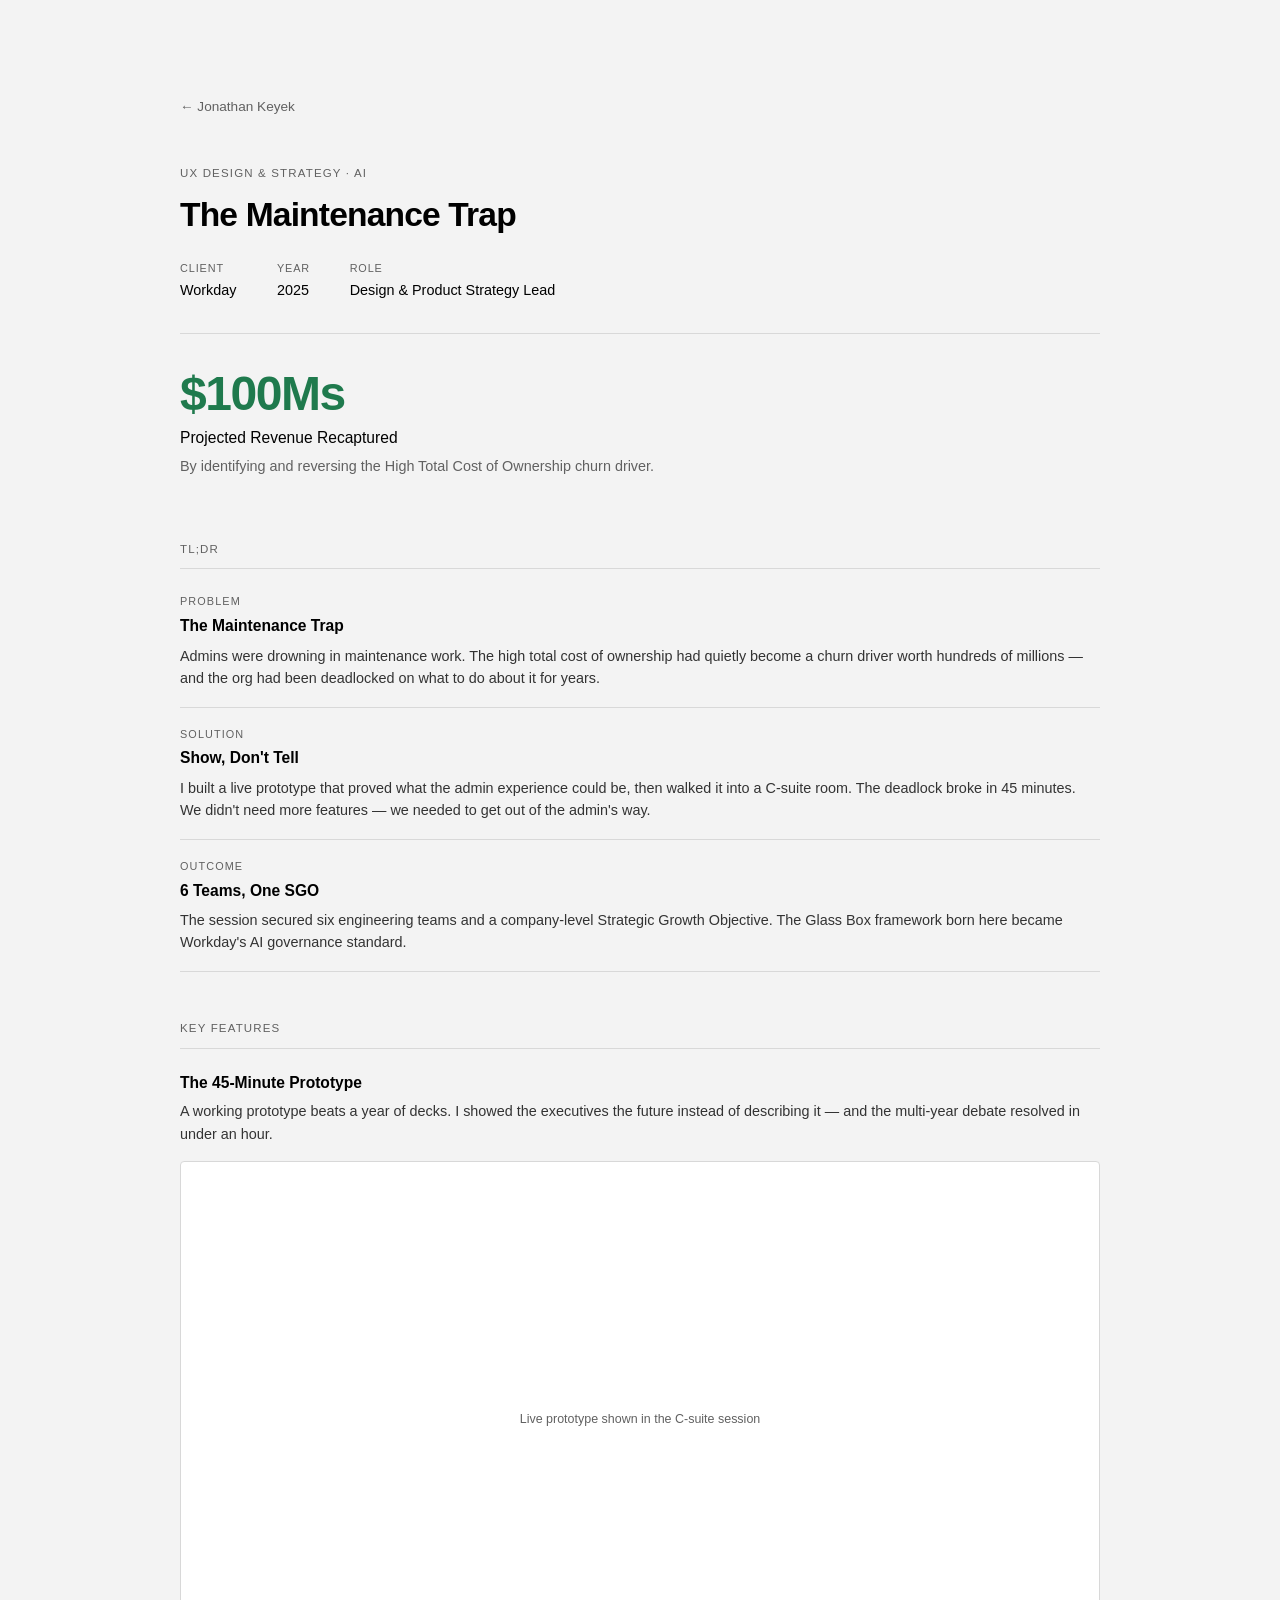
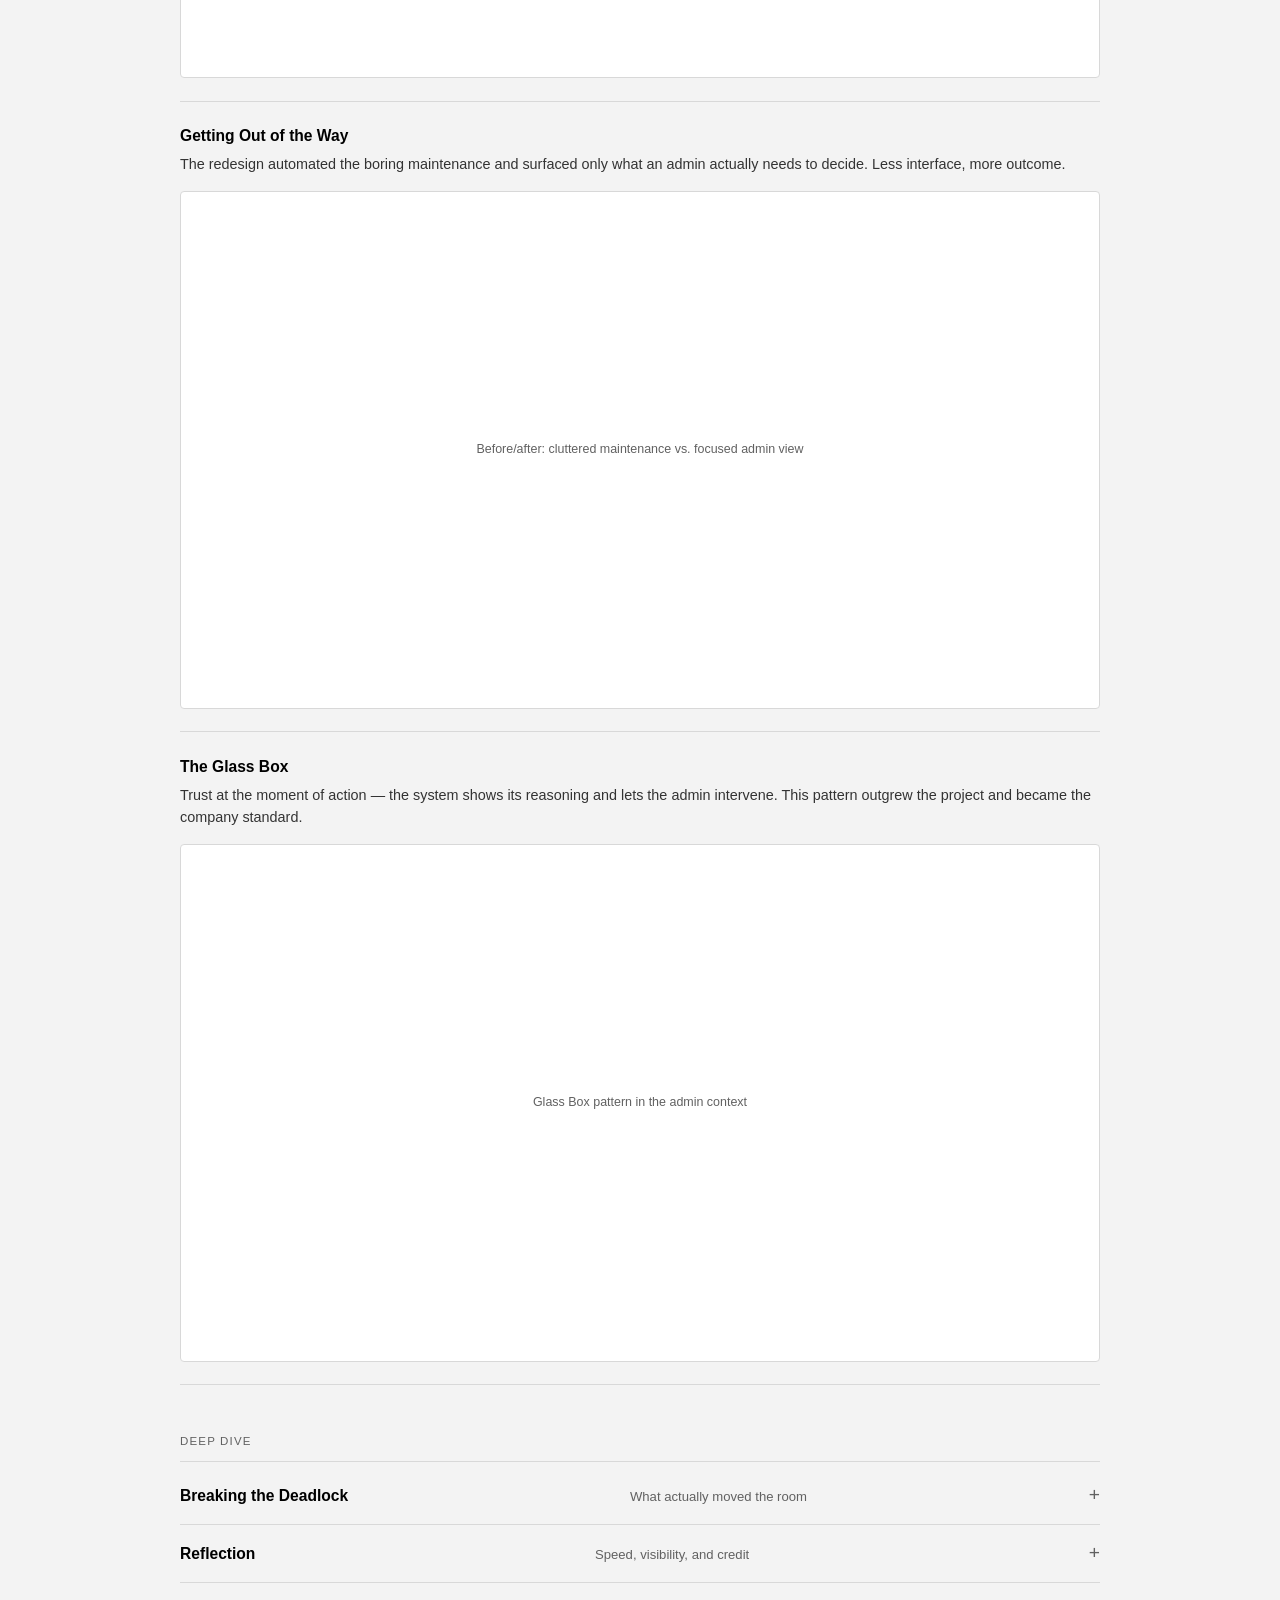
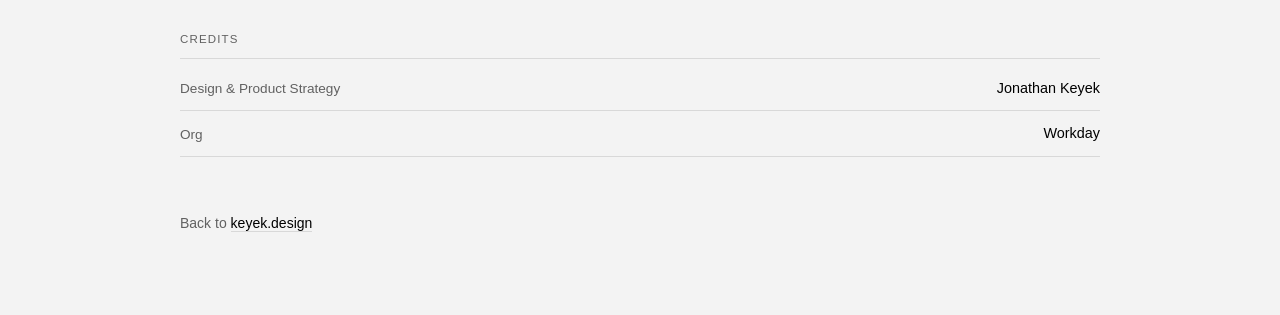
==== work/admin.html @ f119b669 "Add files via upload" ====
<!DOCTYPE html>
<html lang="en"><head><meta charset="UTF-8"/><meta name="viewport" content="width=device-width, initial-scale=1"/>
<meta name="color-scheme" content="light"/><script>document.documentElement.className+=' js';</script><title>The Maintenance Trap — Jonathan Keyek</title><link rel="stylesheet" href="../style.css"/></head><body>
<div class="wrap">
  <a class="cs-back" href="../index.html">← Jonathan Keyek</a>
  <div class="cs-tag" data-reveal>UX Design & Strategy · AI</div>
  <h1 class="cs-title" data-reveal>The Maintenance Trap</h1>
  <div class="cs-specs">
      <div data-reveal><div class="cs-spec-label">Client</div><div class="cs-spec-val">Workday</div></div>
      <div data-reveal><div class="cs-spec-label">Year</div><div class="cs-spec-val">2025</div></div>
      <div data-reveal><div class="cs-spec-label">Role</div><div class="cs-spec-val">Design & Product Strategy Lead</div></div>
  </div>
  <div class="anchor">
    <div class="anchor-num green" data-reveal>$100Ms</div>
    <div class="anchor-label" data-reveal>Projected Revenue Recaptured</div>
    <div class="anchor-sub" data-reveal>By identifying and reversing the High Total Cost of Ownership churn driver.</div>
  </div>
  <section><h2 data-reveal>TL;DR</h2><div class="tldr">
    <div class="tldr-row" data-reveal><div class="tldr-label">Problem</div><div class="tldr-title">The Maintenance Trap</div><div class="tldr-body">Admins were drowning in maintenance work. The high total cost of ownership had quietly become a churn driver worth hundreds of millions — and the org had been deadlocked on what to do about it for years.</div></div>
    <div class="tldr-row" data-reveal><div class="tldr-label">Solution</div><div class="tldr-title">Show, Don't Tell</div><div class="tldr-body">I built a live prototype that proved what the admin experience could be, then walked it into a C-suite room. The deadlock broke in 45 minutes. We didn't need more features — we needed to get out of the admin's way.</div></div>
    <div class="tldr-row" data-reveal><div class="tldr-label">Outcome</div><div class="tldr-title">6 Teams, One SGO</div><div class="tldr-body">The session secured six engineering teams and a company-level Strategic Growth Objective. The Glass Box framework born here became Workday's AI governance standard.</div></div>
  </div></section>
  <section><h2 data-reveal>Key Features</h2>
    <div class="feature" data-reveal><h3>The 45-Minute Prototype</h3><p>A working prototype beats a year of decks. I showed the executives the future instead of describing it — and the multi-year debate resolved in under an hour.</p><div class="imgph">Live prototype shown in the C-suite session</div></div>
    <div class="feature" data-reveal><h3>Getting Out of the Way</h3><p>The redesign automated the boring maintenance and surfaced only what an admin actually needs to decide. Less interface, more outcome.</p><div class="imgph">Before/after: cluttered maintenance vs. focused admin view</div></div>
    <div class="feature" data-reveal><h3>The Glass Box</h3><p>Trust at the moment of action — the system shows its reasoning and lets the admin intervene. This pattern outgrew the project and became the company standard.</p><div class="imgph">Glass Box pattern in the admin context</div></div>
  </section>
  <section><h2 data-reveal>Deep Dive</h2><div class="deepdive">
    <details data-reveal><summary>Breaking the Deadlock<span class="dd-sub">What actually moved the room</span></summary><div class="dd-body"><h4>Why decks failed</h4><p>Years of strategy slides hadn't moved it. A tangible prototype did, because it removed the ambiguity everyone was arguing inside of.</p><h4>The business framing</h4><p>I led with the churn number, not the design. Revenue language opened the door that craft language couldn't.</p></div></details>
    <details data-reveal><summary>Reflection<span class="dd-sub">Speed, visibility, and credit</span></summary><div class="dd-body"><h4>What worked</h4><p>Pairing a revenue argument with a working artifact. Either alone would have stalled.</p><h4>What I'd refine</h4><p>Bringing partners into the messy middle earlier — the speed read as magic, and magic is hard to build on.</p></div></details>
  </div></section>
  <section><h2 data-reveal>Credits</h2><div class="credits">
    <div class="credit-row" data-reveal><div class="credit-label">Design & Product Strategy</div><div class="credit-name">Jonathan Keyek</div></div>
    <div class="credit-row" data-reveal><div class="credit-label">Org</div><div class="credit-name">Workday</div></div>
  </div></section>
  <footer data-reveal>Back to <a href="../index.html">keyek.design</a></footer>
</div>
<script>
(function(){var els=[].slice.call(document.querySelectorAll('[data-reveal]'));var STAGGER=60;els.forEach(function(el,i){el.style.animationDelay=(i*STAGGER)+'ms';el.classList.add('reveal');});})();
</script>
</body></html>
---- style.css ----
/* ===== Jonathan Keyek — shared site styles ===== */
:root {
  color-scheme: light;
  --bg: #f3f3f3;
  --ink: #000000;
  --muted: #616161;
  --rule: #d8d8d8;
  --card: #ffffff;
  --green: #1f7a4d;  /* revenue generated */
  --blue:  #2563a8;  /* capability built / 0→1 */
  --red:   #b5482f;  /* money saved by killing early */
  --maxw: 1000px;
  --maxw-wide: 1000px;
}
* { box-sizing: border-box; margin: 0; padding: 0; }
html { -webkit-font-smoothing: antialiased; text-rendering: optimizeLegibility; background: #f3f3f3; color: #000; }
body {
  background: #f3f3f3 !important;
  color: #000 !important;
  font-family: -apple-system, "SF Pro Text", "SF Pro Display", BlinkMacSystemFont, "Helvetica Neue", Helvetica, Arial, sans-serif;
  font-size: 15px;
  line-height: 1.55;
  padding: 0;
}
.wrap, .wrap-wide {
  padding: clamp(2.5rem, 8vw, 6rem) clamp(20px, 4vw, 40px) 5rem;
  display: flex;
  flex-direction: column;
}
.wrap { max-width: 1000px; margin: 0 auto; }
.wrap-wide { max-width: 1000px; margin: 0 auto; }

a { color: #000 !important; text-decoration: none; border-bottom: 1px solid var(--rule); transition: opacity .15s; }
a:hover { opacity: .5; }
a.plain { border-bottom: none; }

h1 { font-size: clamp(1.7rem, 6vw, 2.1rem); font-weight: 600; letter-spacing: -0.025em; line-height: 1.1; }
.role { color: var(--muted) !important; font-size: .95rem; margin-top: .3rem; margin-bottom: 2rem; }

section { margin-top: 3rem; }
h2 {
  font-size: .72rem; font-weight: 500; letter-spacing: .1em; text-transform: uppercase;
  color: var(--muted) !important; padding-bottom: .6rem; margin-bottom: 0; border-bottom: 1px solid var(--rule);
}

/* List rows */
.row { display: flex; justify-content: space-between; align-items: baseline; gap: 1.5rem; padding: .7rem 0; border-bottom: 1px solid var(--rule); }
.row-left { flex: 1; min-width: 0; }
.row-right { flex-shrink: 0; color: var(--muted) !important; font-size: .85rem; white-space: nowrap; }
.item-title { font-weight: 500; font-size: .975rem; color: #000 !important; }
.item-sub { color: var(--muted) !important; font-size: .875rem; display: block; margin-top: .1rem; }
.row.linked .row-left .item-title::after { content: " →"; color: #616161; opacity: 0; transition: opacity .15s; }
.row.linked:hover .row-left .item-title::after { opacity: 1; }
a.rowlink { border-bottom: none; display: block; }
a.rowlink:hover { opacity: 1; }

/* Stack chips */
.stack { display: flex; flex-wrap: wrap; gap: .4rem; padding-top: .85rem; }
.chip { font-size: .82rem; padding: .2rem .6rem; border: 1px solid var(--rule); border-radius: 100px; color: #000 !important; background: #f3f3f3; }

/* Stack logos with real images */
.logos { display: flex; flex-wrap: wrap; gap: 1rem; padding-top: 1rem; align-items: center; }
.logo { display: inline-flex; border-bottom: none; }
.logo:hover { opacity: 1; }
.logo-img {
  width: 44px; height: 44px; border: 1px solid var(--rule); border-radius: 12px;
  background: #fff; padding: 0; object-fit: contain; transition: transform .15s, border-color .15s;
}
.logo:hover .logo-img { transform: translateY(-2px); border-color: #bbb; }

.intro p { font-size: 15px; line-height: 1.6; margin-bottom: 1rem; max-width: none; color: #000 !important; }
.intro p:last-child { margin-bottom: 0; }

footer { margin-top: 3.5rem; color: var(--muted) !important; font-size: .875rem; }

/* Avatar */
.avatar { width: 80px; height: 80px; display: block; margin-bottom: 1.6rem; }

/* ===== Case study page — same restrained type as home ===== */
.cs-back { font-size: .85rem; color: var(--muted) !important; border-bottom: none; display: inline-block; margin-bottom: 3rem; }
.cs-back:hover { opacity: .5; }
.cs-tag { font-size: .72rem; letter-spacing: .1em; text-transform: uppercase; color: #616161; margin-bottom: .9rem; }
.cs-title { font-size: clamp(1.7rem, 6vw, 2.1rem); font-weight: 600; letter-spacing: -0.025em; line-height: 1.1; max-width: 18ch; }
.cs-specs { display: flex; flex-wrap: wrap; gap: 1.6rem 2.5rem; margin-top: 1.6rem; padding-bottom: 1.6rem; }
.cs-spec-label { font-size: .68rem; letter-spacing: .08em; text-transform: uppercase; color: #616161; }
.cs-spec-val { font-size: .9rem; margin-top: .15rem; }

/* Anchor metric — quiet, inline, no card or oversized color number */
.anchor { padding: 2.2rem 0 1rem; border-top: 1px solid var(--rule); margin-top: .4rem; }
.anchor-num { font-size: clamp(2.2rem, 9vw, 3rem); font-weight: 600; letter-spacing: -0.03em; line-height: 1; }
.anchor-num.green { color: var(--green); }
.anchor-num.blue { color: var(--blue); }
.anchor-num.red { color: var(--red); }
.anchor-label { font-size: .975rem; font-weight: 500; margin-top: .5rem; }
.anchor-sub { color: var(--muted) !important; font-size: .9rem; margin-top: .3rem; max-width: none; }

/* TL;DR — same row rhythm as home, no cards */
.tldr { margin-top: .4rem; }
.tldr-row { padding: 1.1rem 0; border-bottom: 1px solid var(--rule); }
.tldr-label { font-size: .68rem; letter-spacing: .1em; text-transform: uppercase; color: #616161; }
.tldr-title { font-size: .975rem; font-weight: 600; margin: .25rem 0 .4rem; }
.tldr-body { font-size: .9rem; color: #333 !important; line-height: 1.55; max-width: none; }

/* Image slot — hairline frame, not a striped placeholder block */
.imgph {
  border: 1px solid var(--rule); border-radius: 4px; aspect-ratio: 16/9;
  display: flex; align-items: center; justify-content: center; text-align: center;
  color: #616161; font-size: .78rem; padding: 1rem; margin: 1rem 0 0; background: #fff;
}
.feature { padding: 1.4rem 0; border-bottom: 1px solid var(--rule); }
.feature h3 { font-size: .975rem; font-weight: 600; margin-bottom: .3rem; }
.feature p { font-size: .9rem; color: #333 !important; line-height: 1.55; max-width: none; }

.deepdive { margin-top: .4rem; }
details { border-bottom: 1px solid var(--rule); }
details summary { cursor: pointer; list-style: none; padding: 1rem 0; font-weight: 600; font-size: .975rem; display: flex; justify-content: space-between; align-items: baseline; gap: 1rem; }
details summary::-webkit-details-marker { display: none; }
details summary::after { content: "+"; color: #616161; font-weight: 400; font-size: 1.2rem; line-height: 1; flex-shrink: 0; }
details[open] summary::after { content: "–"; }
.dd-sub { font-size: .82rem; color: #616161; font-weight: 400; display: block; margin-top: .2rem; }
.dd-body { padding: 0 0 1.4rem; font-size: .9rem; color: #333 !important; line-height: 1.6; }
.dd-body h4 { font-size: .9rem; margin: 1rem 0 .3rem; color: #000; font-weight: 600; }
.dd-body p { margin-bottom: .8rem; max-width: none; }

/* Quote — restrained, no green block; a simple ruled pull-quote */
.quote { padding: 1.6rem 0 .4rem; }
.quote p { font-size: 1.15rem; line-height: 1.4; color: #000 !important; font-weight: 500; max-width: none; }
.quote .attr { font-size: .85rem; color: var(--muted) !important; margin-top: .8rem; }

.credits { margin-top: .4rem; }
.credit-row { display: flex; justify-content: space-between; align-items: baseline; gap: 1.5rem; padding: .7rem 0; border-bottom: 1px solid var(--rule); }
.credit-label { font-size: .85rem; color: var(--muted) !important; }
.credit-name { font-size: .9rem; text-align: right; }

@media (max-width: 480px) {
  .row { flex-direction: column; gap: .1rem; }
  .row-right { font-size: .8rem; }
  .cs-specs { gap: 1.1rem 1.6rem; }
}

/* Cascade reveal */
@keyframes fadeUp { from { opacity: 0; transform: translateY(14px); filter: blur(8px); } to { opacity: 1; transform: translateY(0); filter: blur(0); } }
.reveal { opacity: 0; animation: fadeUp 600ms cubic-bezier(0.22,1,0.36,1) forwards; }
html.js [data-reveal] { opacity: 0; }
 }

/* ===== Dark mode ===== */
html.dark {
  background: #111 !important;
}
html.dark body {
  background: #111 !important;
  color: #e8e8e8 !important;
}
html.dark a { color: #e8e8e8 !important; border-bottom-color: #333; }
html.dark h1, html.dark h2, html.dark .item-title { color: #e8e8e8 !important; }
html.dark .role, html.dark .muted, html.dark .item-sub,
html.dark .row-right, html.dark footer { color: #888 !important; }
html.dark .row { border-bottom-color: #222; }
html.dark h2 { border-bottom-color: #222; color: #999 !important; }
html.dark .logo-img { background: #1a1a1a; border-color: #2a2a2a; }
html.dark .logos { border-color: #222; }
html.dark .chip { background: #1a1a1a; border-color: #2a2a2a; color: #e8e8e8 !important; }
html.dark .intro p { color: #ccc !important; }
html.dark .exp-logo { filter: brightness(0.85); }

/* Toggle button */
#theme-toggle {
  position: fixed;
  top: clamp(1rem, 4vw, 1.8rem);
  right: clamp(1rem, 4vw, 1.8rem);
  width: 36px; height: 20px;
  background: #d8d8d8;
  border-radius: 100px;
  border: none;
  cursor: pointer;
  padding: 0;
  transition: background .25s;
  z-index: 100;
  display: flex; align-items: center;
  forced-color-adjust: none;
}
html.dark #theme-toggle { background: #444; }
#theme-toggle::after {
  content: '';
  width: 14px; height: 14px;
  background: #fff;
  border-radius: 50%;
  margin-left: 3px;
  transition: transform .25s, background .25s;
  box-shadow: 0 1px 3px rgba(0,0,0,.2);
}
html.dark #theme-toggle::after {
  transform: translateX(16px);
  background: #e8e8e8;
}

/* ── A11Y: focus styles ── */
:focus-visible {
  outline: 2px solid #0057FF;
  outline-offset: 3px;
  border-radius: 3px;
}
html.dark :focus-visible {
  outline-color: #4d9fff;
}
/* Remove default outline only when :focus-visible is supported */
:focus:not(:focus-visible) { outline: none; }

/* Skip-to-content link */
.skip-link {
  position: absolute;
  top: -100%;
  left: 1rem;
  background: #000;
  color: #fff !important;
  padding: .5rem 1rem;
  border-radius: 4px;
  font-size: .85rem;
  font-weight: 600;
  text-decoration: none;
  border: none;
  z-index: 9999;
  transition: top .15s;
}
.skip-link:focus { top: 1rem; }
html.dark .skip-link { background: #e8e8e8; color: #111 !important; }

/* Respect reduced motion — disable ALL animations */
@media (prefers-reduced-motion: reduce) {
  *, *::before, *::after {
    animation-duration: 0.01ms !important;
    animation-iteration-count: 1 !important;
    transition-duration: 0.01ms !important;
  }
  .reveal { opacity: 1 !important; transform: none !important; filter: none !important; }
  html.js [data-reveal] { opacity: 1 !important; }
}
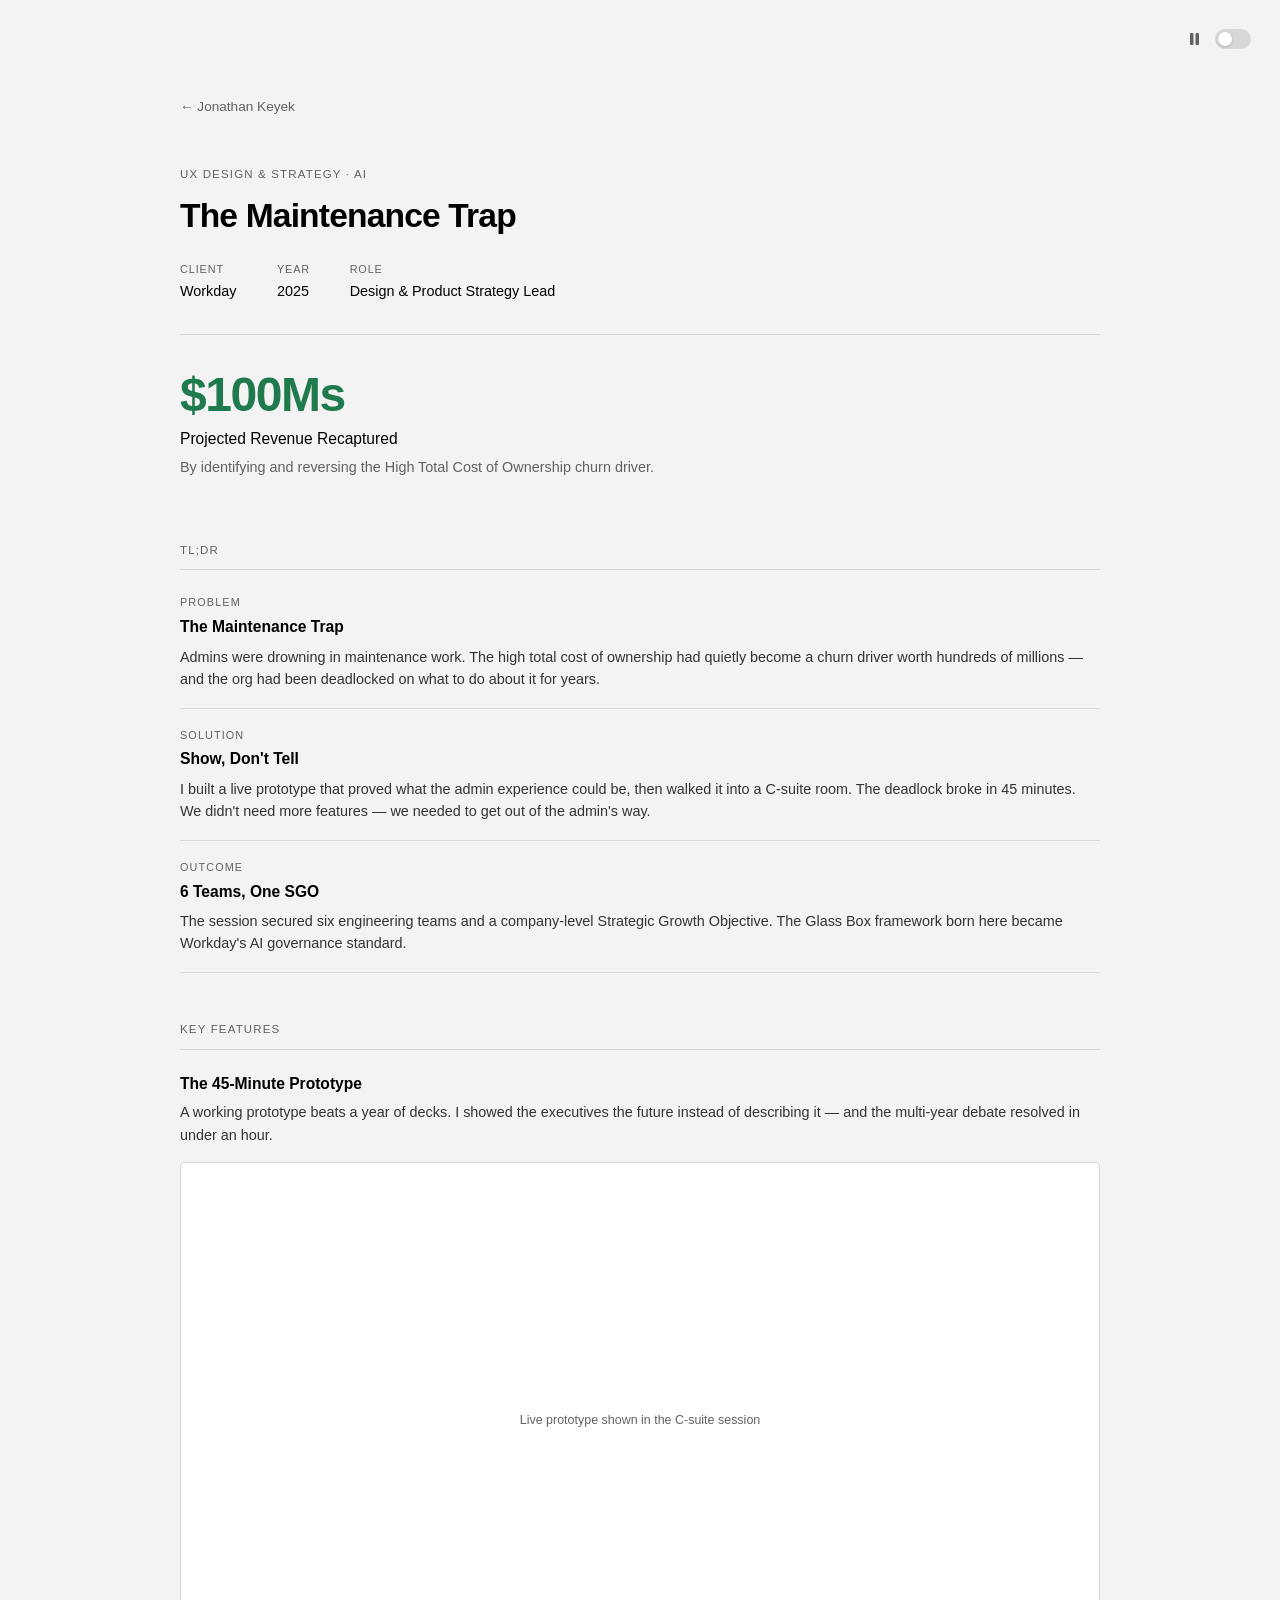
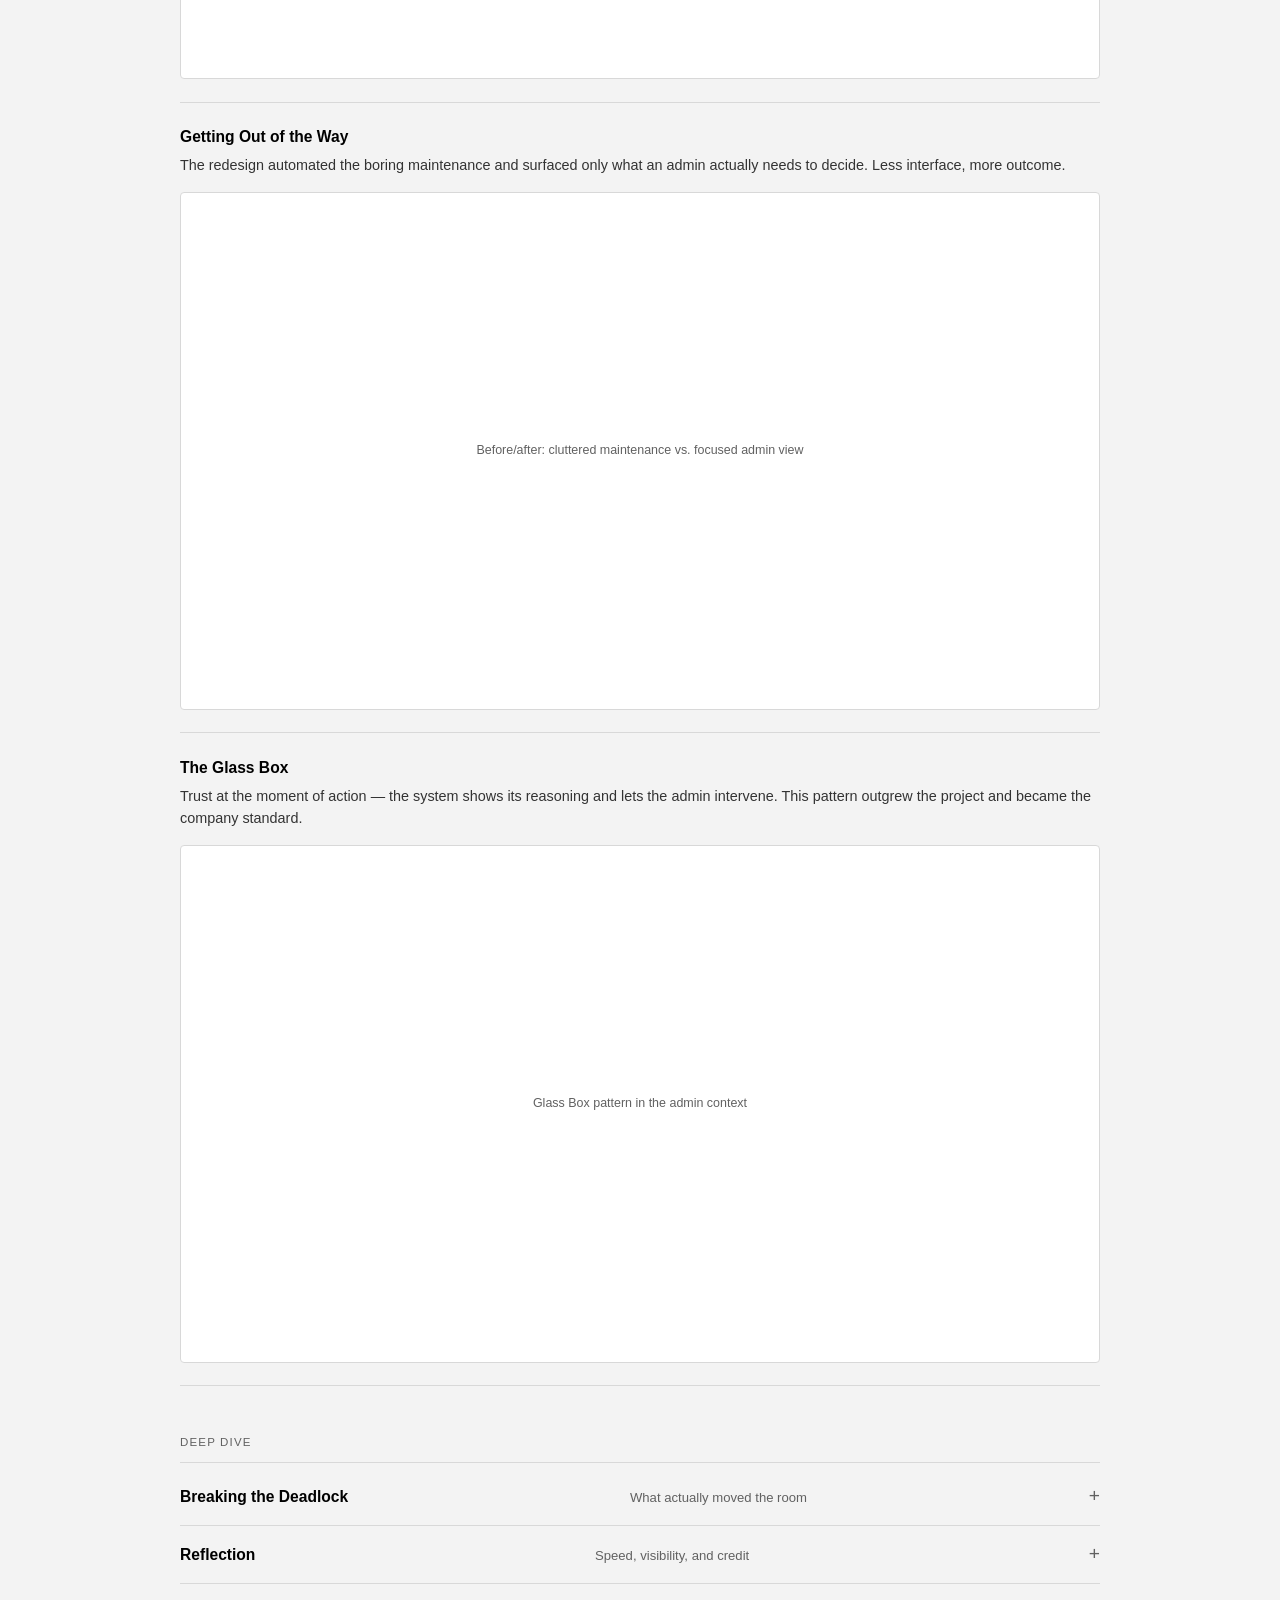
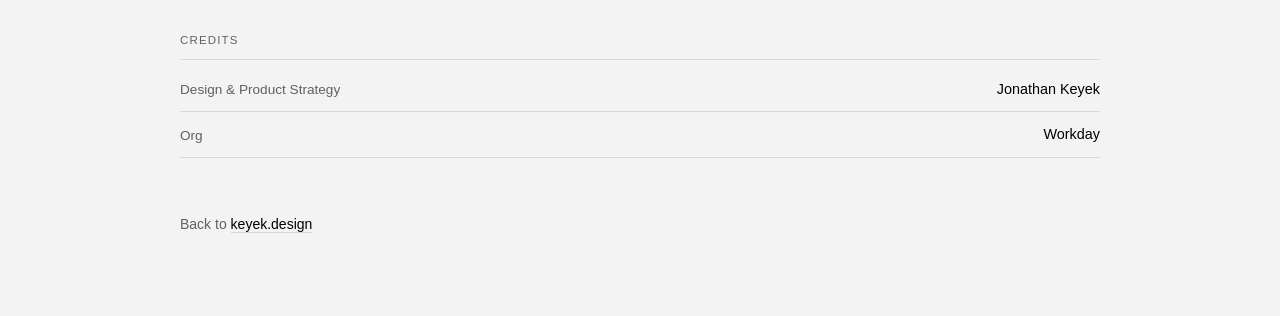
==== commit 731199a2: "Add files via upload" ====
--- a/work/admin.html
+++ b/work/admin.html
@@ -1,7 +1,10 @@
 <!DOCTYPE html>
 <html lang="en"><head><meta charset="UTF-8"/><meta name="viewport" content="width=device-width, initial-scale=1"/>
 <meta name="color-scheme" content="light"/><script>document.documentElement.className+=' js';</script><title>The Maintenance Trap — Jonathan Keyek</title><link rel="stylesheet" href="../style.css"/></head><body>
-<div class="wrap">
+<a class="skip-link" href="#main-content">Skip to content</a>
+<button id="pause-toggle" data-tooltip="Pause animations" aria-label="Pause animations" aria-pressed="false"><svg class="icon-pause" width="10" height="12" viewBox="0 0 10 12" fill="currentColor" aria-hidden="true"><rect x="0" y="0" width="3.5" height="12" rx="1"/><rect x="5.5" y="0" width="3.5" height="12" rx="1"/></svg><svg class="icon-play" width="10" height="12" viewBox="0 0 10 12" fill="currentColor" aria-hidden="true"><path d="M0 0 L10 6 L0 12 Z"/></svg></button>
+<button id="theme-toggle" data-tooltip="Switch to dark mode" aria-label="Switch to dark mode" aria-pressed="false"></button>
+<div class="wrap" id="main-content">
   <a class="cs-back" href="../index.html">← Jonathan Keyek</a>
   <div class="cs-tag" data-reveal>UX Design & Strategy · AI</div>
   <h1 class="cs-title" data-reveal>The Maintenance Trap</h1>
@@ -35,7 +38,5 @@
   </div></section>
   <footer data-reveal>Back to <a href="../index.html">keyek.design</a></footer>
 </div>
-<script>
-(function(){var els=[].slice.call(document.querySelectorAll('[data-reveal]'));var STAGGER=60;els.forEach(function(el,i){el.style.animationDelay=(i*STAGGER)+'ms';el.classList.add('reveal');});})();
-</script>
+<script src="../shared.js"></script>
 </body></html>
--- a/style.css
+++ b/style.css
@@ -5,6 +5,7 @@
   --ink: #000000;
   --muted: #616161;
   --rule: #d8d8d8;
+  --link-ul: #d8d8d8;
   --card: #ffffff;
   --green: #1f7a4d;  /* revenue generated */
   --blue:  #2563a8;  /* capability built / 0→1 */
@@ -30,9 +31,19 @@
 .wrap { max-width: 1000px; margin: 0 auto; }
 .wrap-wide { max-width: 1000px; margin: 0 auto; }
 
-a { color: #000 !important; text-decoration: none; border-bottom: 1px solid var(--rule); transition: opacity .15s; }
-a:hover { opacity: .5; }
-a.plain { border-bottom: none; }
+a {
+  color: #000 !important;
+  text-decoration: none;
+  background-image: linear-gradient(currentColor, currentColor), linear-gradient(var(--link-ul), var(--link-ul));
+  background-size: 0% 1px, 100% 1px;
+  background-position: left bottom, left bottom;
+  background-repeat: no-repeat, no-repeat;
+  padding-bottom: 1px;
+  transition: background-size .35s cubic-bezier(0.4, 0, 0.2, 1);
+}
+a:hover { background-size: 100% 1px, 100% 1px; }
+a.plain { background: none; padding-bottom: 0; transition: opacity .15s; }
+a.plain:hover { opacity: .5; }
 
 h1 { font-size: clamp(1.7rem, 6vw, 2.1rem); font-weight: 600; letter-spacing: -0.025em; line-height: 1.1; }
 .role { color: var(--muted) !important; font-size: .95rem; margin-top: .3rem; margin-bottom: 2rem; }
@@ -46,13 +57,31 @@
 /* List rows */
 .row { display: flex; justify-content: space-between; align-items: baseline; gap: 1.5rem; padding: .7rem 0; border-bottom: 1px solid var(--rule); }
 .row-left { flex: 1; min-width: 0; }
+.contact-label { display: inline-flex; align-items: center; gap: 8px; }
+.row.contact-row { align-items: center; }
+.app-store-badge { display: block; margin-top: .55rem; height: 32px; width: auto; }
+.contact-icon-dark { display: none; }
+html.dark .contact-icon-light { display: none; }
+html.dark .contact-icon-dark { display: block; }
 .row-right { flex-shrink: 0; color: var(--muted) !important; font-size: .85rem; white-space: nowrap; }
 .item-title { font-weight: 500; font-size: .975rem; color: #000 !important; }
 .item-sub { color: var(--muted) !important; font-size: .875rem; display: block; margin-top: .1rem; }
-.row.linked .row-left .item-title::after { content: " →"; color: #616161; opacity: 0; transition: opacity .15s; }
-.row.linked:hover .row-left .item-title::after { opacity: 1; }
-a.rowlink { border-bottom: none; display: block; }
-a.rowlink:hover { opacity: 1; }
+.row.linked .row-left .item-title {
+  background-image: linear-gradient(currentColor, currentColor);
+  background-size: 0% 1.5px;
+  background-position: left bottom;
+  background-repeat: no-repeat;
+  padding-bottom: 1px;
+  transition: background-size .35s cubic-bezier(0.4, 0, 0.2, 1);
+}
+.row.linked:hover .row-left .item-title { background-size: 100% 1.5px; }
+.row.linked .row-left .item-title::after {
+  content: "→"; margin-left: 8px;
+  display: inline-block; opacity: 0; transform: translateX(-5px);
+  transition: opacity .2s cubic-bezier(0.4, 0, 0.2, 1), transform .2s cubic-bezier(0.4, 0, 0.2, 1);
+}
+.row.linked:hover .row-left .item-title::after { opacity: 1; transform: translateX(0); }
+a.rowlink { display: block; background: none; padding-bottom: 0; }
 
 /* Stack chips */
 .stack { display: flex; flex-wrap: wrap; gap: .4rem; padding-top: .85rem; }
@@ -60,7 +89,7 @@
 
 /* Stack logos with real images */
 .logos { display: flex; flex-wrap: wrap; gap: 1rem; padding-top: 1rem; align-items: center; }
-.logo { display: inline-flex; border-bottom: none; }
+.logo { display: inline-flex; background: none; padding-bottom: 0; }
 .logo:hover { opacity: 1; }
 .logo-img {
   width: 44px; height: 44px; border: 1px solid var(--rule); border-radius: 12px;
@@ -77,11 +106,26 @@
 .avatar { width: 80px; height: 80px; display: block; margin-bottom: 1.6rem; }
 
 /* ===== Case study page — same restrained type as home ===== */
-.cs-back { font-size: .85rem; color: var(--muted) !important; border-bottom: none; display: inline-block; margin-bottom: 3rem; }
-.cs-back:hover { opacity: .5; }
+.cs-back {
+  font-size: .85rem; color: var(--muted) !important; display: inline-block; margin-bottom: 3rem;
+  background-image: linear-gradient(currentColor, currentColor);
+  background-size: 0% 1px;
+  background-position: left bottom;
+  background-repeat: no-repeat;
+  padding-bottom: 1px;
+  transition: background-size .35s cubic-bezier(0.4, 0, 0.2, 1);
+}
+.cs-back:hover { background-size: 100% 1px; }
 .cs-tag { font-size: .72rem; letter-spacing: .1em; text-transform: uppercase; color: #616161; margin-bottom: .9rem; }
 .cs-title { font-size: clamp(1.7rem, 6vw, 2.1rem); font-weight: 600; letter-spacing: -0.025em; line-height: 1.1; max-width: 18ch; }
 .cs-specs { display: flex; flex-wrap: wrap; gap: 1.6rem 2.5rem; margin-top: 1.6rem; padding-bottom: 1.6rem; }
+.cs-hero {
+  display: block;
+  width: 100vw;
+  max-width: 1920px;
+  margin-left: calc(50% - 50vw);
+  margin-top: 1.5rem;
+}
 .cs-spec-label { font-size: .68rem; letter-spacing: .08em; text-transform: uppercase; color: #616161; }
 .cs-spec-val { font-size: .9rem; margin-top: .15rem; }
 
@@ -113,12 +157,31 @@
 
 .deepdive { margin-top: .4rem; }
 details { border-bottom: 1px solid var(--rule); }
-details summary { cursor: pointer; list-style: none; padding: 1rem 0; font-weight: 600; font-size: .975rem; display: flex; justify-content: space-between; align-items: baseline; gap: 1rem; }
+details summary {
+  cursor: pointer; list-style: none; padding: 1rem 0; font-weight: 600; font-size: .975rem;
+  display: flex; justify-content: space-between; align-items: baseline; gap: 1rem;
+  transition: color .2s cubic-bezier(0.4, 0, 0.2, 1);
+}
+details summary:hover { color: #000; }
 details summary::-webkit-details-marker { display: none; }
-details summary::after { content: "+"; color: #616161; font-weight: 400; font-size: 1.2rem; line-height: 1; flex-shrink: 0; }
-details[open] summary::after { content: "–"; }
+details summary::after {
+  content: "+"; color: #616161; font-weight: 400; font-size: 1.2rem; line-height: 1; flex-shrink: 0;
+  display: inline-block;
+  transition: transform .35s cubic-bezier(0.4, 0, 0.2, 1), color .2s cubic-bezier(0.4, 0, 0.2, 1);
+}
+details summary:hover::after { color: #000; }
+details[open] summary::after { transform: rotate(45deg); }
+details[data-closing] summary::after { transform: rotate(0deg); }
 .dd-sub { font-size: .82rem; color: #616161; font-weight: 400; display: block; margin-top: .2rem; }
-.dd-body { padding: 0 0 1.4rem; font-size: .9rem; color: #333 !important; line-height: 1.6; }
+.dd-body {
+  display: grid;
+  grid-template-rows: 0fr;
+  overflow: hidden;
+  transition: grid-template-rows .4s cubic-bezier(0.4, 0, 0.2, 1);
+}
+details[open] .dd-body { grid-template-rows: 1fr; }
+details[data-closing] .dd-body { grid-template-rows: 0fr; }
+.dd-body > div { min-height: 0; padding: 0 0 1.4rem; font-size: .9rem; color: #333 !important; line-height: 1.6; }
 .dd-body h4 { font-size: .9rem; margin: 1rem 0 .3rem; color: #000; font-weight: 600; }
 .dd-body p { margin-bottom: .8rem; max-width: none; }
 
@@ -144,15 +207,154 @@
 html.js [data-reveal] { opacity: 0; }
  }
 
+/* ===== Thumbnail GIF animations ===== */
+@keyframes th-node-pulse { 0%,100%{opacity:.85} 50%{opacity:.3} }
+@keyframes th-line-draw  { 0%,10%{stroke-dashoffset:1;opacity:0} 35%,65%{stroke-dashoffset:0;opacity:.6} 90%,100%{stroke-dashoffset:1;opacity:0} }
+@keyframes th-tile-glow  { 0%,100%{opacity:.15} 50%{opacity:.85} }
+@keyframes th-line-trace { 0%{stroke-dashoffset:1} 65%{stroke-dashoffset:0} 85%,100%{stroke-dashoffset:1} }
+@keyframes th-spike-blink{ 0%,45%{opacity:0} 65%,80%{opacity:1} 90%,100%{opacity:0} }
+
+.th-nd   { animation: th-node-pulse 2.5s ease-in-out infinite; }
+.th-nd.c { animation-duration: 2s; }
+.th-nd.d1{ animation-delay:.3s }  .th-nd.d2{ animation-delay:.6s }
+.th-nd.d3{ animation-delay:.9s }  .th-nd.d4{ animation-delay:1.2s }
+.th-ln   { stroke-dasharray:1; animation: th-line-draw 3s ease-in-out infinite; }
+.th-ln.d1{ animation-delay:0s }   .th-ln.d2{ animation-delay:.55s }
+.th-ln.d3{ animation-delay:1.1s } .th-ln.d4{ animation-delay:1.65s }
+.th-chart{ stroke-dasharray:1; animation: th-line-trace 3.8s ease-in-out infinite; }
+.th-spike{ animation: th-spike-blink 3.8s ease-in-out infinite; }
+.th-tile { animation: th-tile-glow 3.6s ease-in-out infinite; }
+.th-tile.d1{animation-delay:0s}   .th-tile.d2{animation-delay:.6s}  .th-tile.d3{animation-delay:1.2s}
+.th-tile.d4{animation-delay:.3s}  .th-tile.d5{animation-delay:.9s}  .th-tile.d6{animation-delay:1.5s}
+
+/* Pause all CSS animations + SMIL handled by JS */
+html.paused *, html.paused *::before, html.paused *::after {
+  animation-play-state: paused !important;
+}
+
+/* ===== Tooltips ===== */
+[data-tooltip] { position: relative; }
+[data-tooltip]::before {
+  content: attr(data-tooltip);
+  position: absolute;
+  top: calc(100% + 7px);
+  right: 0;
+  padding: .28rem .55rem;
+  background: rgba(0,0,0,.82);
+  color: #fff !important;
+  font-size: .7rem;
+  font-family: -apple-system, "SF Pro Text", Helvetica, sans-serif;
+  font-weight: 400;
+  line-height: 1.4;
+  border-radius: 4px;
+  white-space: nowrap;
+  pointer-events: none;
+  opacity: 0;
+  transition: opacity .12s;
+  z-index: 200;
+}
+[data-tooltip]:hover::before { opacity: 1; }
+
+/* ===== Pause toggle button ===== */
+#pause-toggle {
+  position: fixed;
+  top: clamp(1rem, 4vw, 1.8rem);
+  right: calc(clamp(1rem, 4vw, 1.8rem) + 46px);
+  width: 20px; height: 20px;
+  background: none; border: none; cursor: pointer; padding: 0;
+  display: flex; align-items: center; justify-content: center;
+  color: #616161;
+  transition: color .15s;
+  z-index: 100;
+}
+#pause-toggle:hover { color: #333; }
+#pause-toggle .icon-play  { display: none; }
+html.paused #pause-toggle .icon-pause { display: none; }
+html.paused #pause-toggle .icon-play  { display: block; }
+
+/* ===== Case study cards — full-width thumb, text below ===== */
+.cases { display: flex; flex-direction: column; gap: 2rem; padding-top: 1.5rem; }
+a.case-link { background: none; padding-bottom: 0; display: block; }
+a.case-link:hover { opacity: 1; }
+.case-card {
+  display: flex;
+  flex-direction: column;
+  border-radius: 16px;
+}
+.case-thumb {
+  width: 100%; aspect-ratio: 16/9;
+  border-radius: 16px; display: block; overflow: hidden;
+}
+.case-content { min-width: 0; padding: .85rem .25rem .25rem; text-align: left; }
+.case-title {
+  font-weight: 600; font-size: 1.05rem; letter-spacing: -.01em;
+  color: #000 !important; line-height: 1.25; display: block;
+}
+.case-title-inner {
+  display: inline;
+  background-image: linear-gradient(currentColor, currentColor);
+  background-size: 0% 1.5px;
+  background-position: left bottom;
+  background-repeat: no-repeat;
+  padding-bottom: 2px;
+  transition: background-size .35s cubic-bezier(0.4, 0, 0.2, 1);
+}
+a.case-link:hover .case-title-inner { background-size: 100% 1.5px; }
+.case-arrow {
+  display: inline-block; margin-left: 8px;
+  opacity: 0; transform: translateX(-5px);
+  transition: opacity .2s cubic-bezier(0.4, 0, 0.2, 1), transform .2s cubic-bezier(0.4, 0, 0.2, 1);
+}
+a.case-link:hover .case-arrow { opacity: 1; transform: translateX(0); }
+.case-sub { color: var(--muted) !important; font-size: .9rem; margin-top: .4rem; transition: color .2s; }
+.case-meta { display: flex; align-items: center; gap: .5rem; margin-top: .9rem; font-size: .8rem; color: var(--muted) !important; transition: color .2s; }
+a.case-link:hover .case-sub { color: #000 !important; }
+a.case-link:hover .case-meta { color: #000 !important; }
+
+@media (max-width: 600px) {
+  .case-thumb { aspect-ratio: 16/9; }
+}
+
+/* ===== Show more / less collapsible ===== */
+.more-wrap {
+  display: grid;
+  grid-template-rows: 0fr;
+  transition: grid-template-rows .5s cubic-bezier(0.22,1,0.36,1);
+}
+.more-wrap.open { grid-template-rows: 1fr; }
+.more-inner { overflow: hidden; min-height: 0; }
+.more-btn {
+  align-self: flex-start;
+  margin-top: 1.3rem;
+  font-family: inherit;
+  font-size: .85rem;
+  font-weight: 500;
+  color: var(--muted) !important;
+  background: none;
+  border: 1px solid var(--rule);
+  border-radius: 100px;
+  padding: .42rem 1.05rem;
+  cursor: pointer;
+  transition: border-color .15s, color .15s;
+}
+.more-btn:hover { border-color: #bbb; color: #000 !important; }
+.press-tag {
+  font-size: .62rem; font-weight: 600; letter-spacing: .06em; text-transform: uppercase;
+  color: var(--muted) !important; border: 1px solid var(--rule); border-radius: 100px;
+  padding: .04rem .42rem; margin-left: .45rem; vertical-align: middle; white-space: nowrap;
+}
+
 /* ===== Dark mode ===== */
 html.dark {
+  --muted: #888888;
+  --link-ul: #333;
   background: #111 !important;
 }
 html.dark body {
   background: #111 !important;
   color: #e8e8e8 !important;
 }
-html.dark a { color: #e8e8e8 !important; border-bottom-color: #333; }
+html.dark a { color: #e8e8e8 !important; }
 html.dark h1, html.dark h2, html.dark .item-title { color: #e8e8e8 !important; }
 html.dark .role, html.dark .muted, html.dark .item-sub,
 html.dark .row-right, html.dark footer { color: #888 !important; }
@@ -163,6 +365,30 @@
 html.dark .chip { background: #1a1a1a; border-color: #2a2a2a; color: #e8e8e8 !important; }
 html.dark .intro p { color: #ccc !important; }
 html.dark .exp-logo { filter: brightness(0.85); }
+html.dark a.case-link:hover .case-sub,
+html.dark a.case-link:hover .case-meta { color: #e8e8e8 !important; }
+html.dark #pause-toggle { color: #888; }
+html.dark #pause-toggle:hover { color: #ccc; }
+html.dark [data-tooltip]::after { background: rgba(232,232,232,.92); color: #111 !important; }
+html.dark .case-title { color: #e8e8e8 !important; }
+html.dark .case-thumb { background: #222; }
+html.dark .more-btn { border-color: #2a2a2a; color: #888 !important; }
+html.dark .more-btn:hover { border-color: #3a3a3a; color: #e8e8e8 !important; }
+html.dark .press-tag { border-color: #2a2a2a; color: #888 !important; }
+html.dark details summary { color: #e8e8e8; }
+html.dark details summary:hover { color: #fff; }
+html.dark details summary::after { color: #888; }
+html.dark details summary:hover::after { color: #e8e8e8; }
+html.dark .dd-body > div { color: #bbb !important; }
+html.dark .dd-body h4 { color: #e8e8e8; }
+html.dark .anchor { border-top-color: #222; }
+html.dark .tldr-row { border-bottom-color: #222; }
+html.dark .feature { border-bottom-color: #222; }
+html.dark details { border-bottom-color: #222; }
+html.dark .credit-row { border-bottom-color: #222; }
+html.dark .tldr-body, html.dark .feature p { color: #bbb !important; }
+html.dark .cs-spec-label, html.dark .tldr-label, html.dark .dd-sub { color: #666; }
+html.dark .cs-tag { color: #888; }
 
 /* Toggle button */
 #theme-toggle {
@@ -219,7 +445,8 @@
   font-size: .85rem;
   font-weight: 600;
   text-decoration: none;
-  border: none;
+  background-image: none;
+  padding-bottom: .5rem;
   z-index: 9999;
   transition: top .15s;
 }
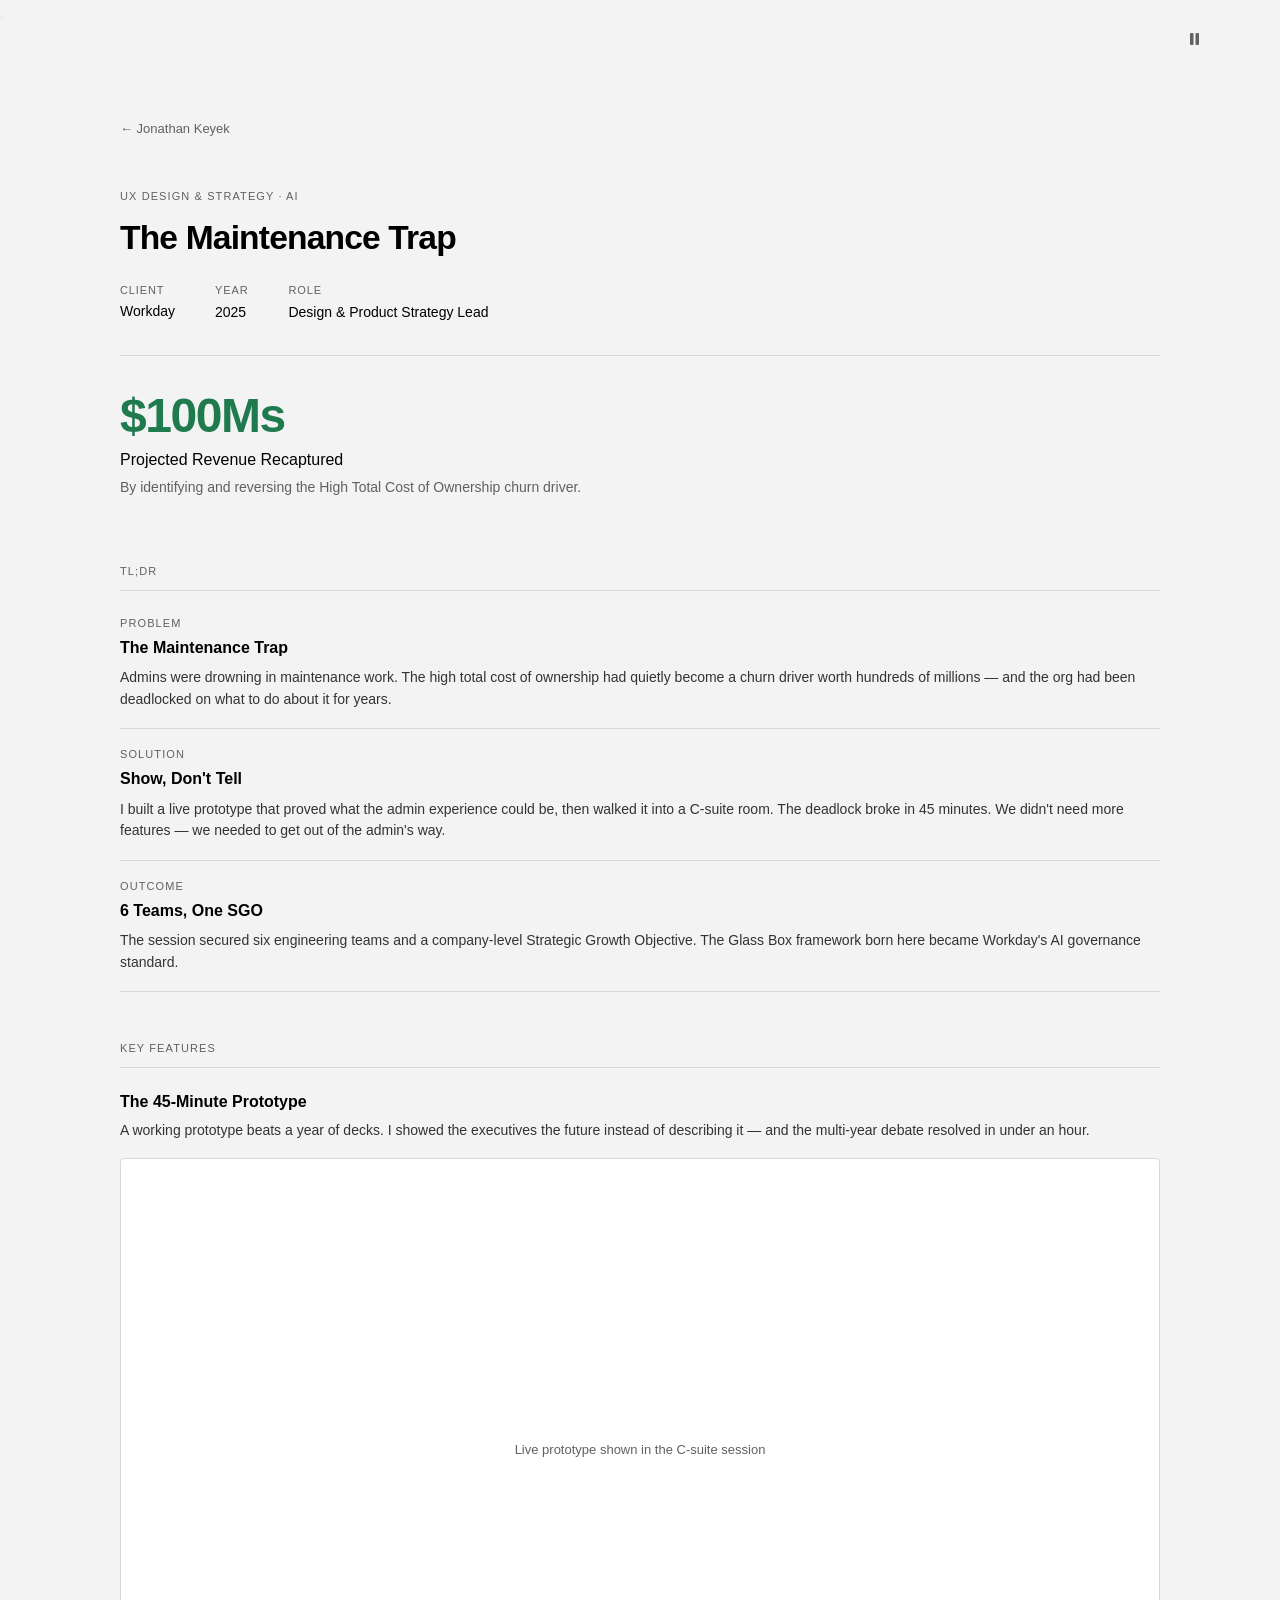
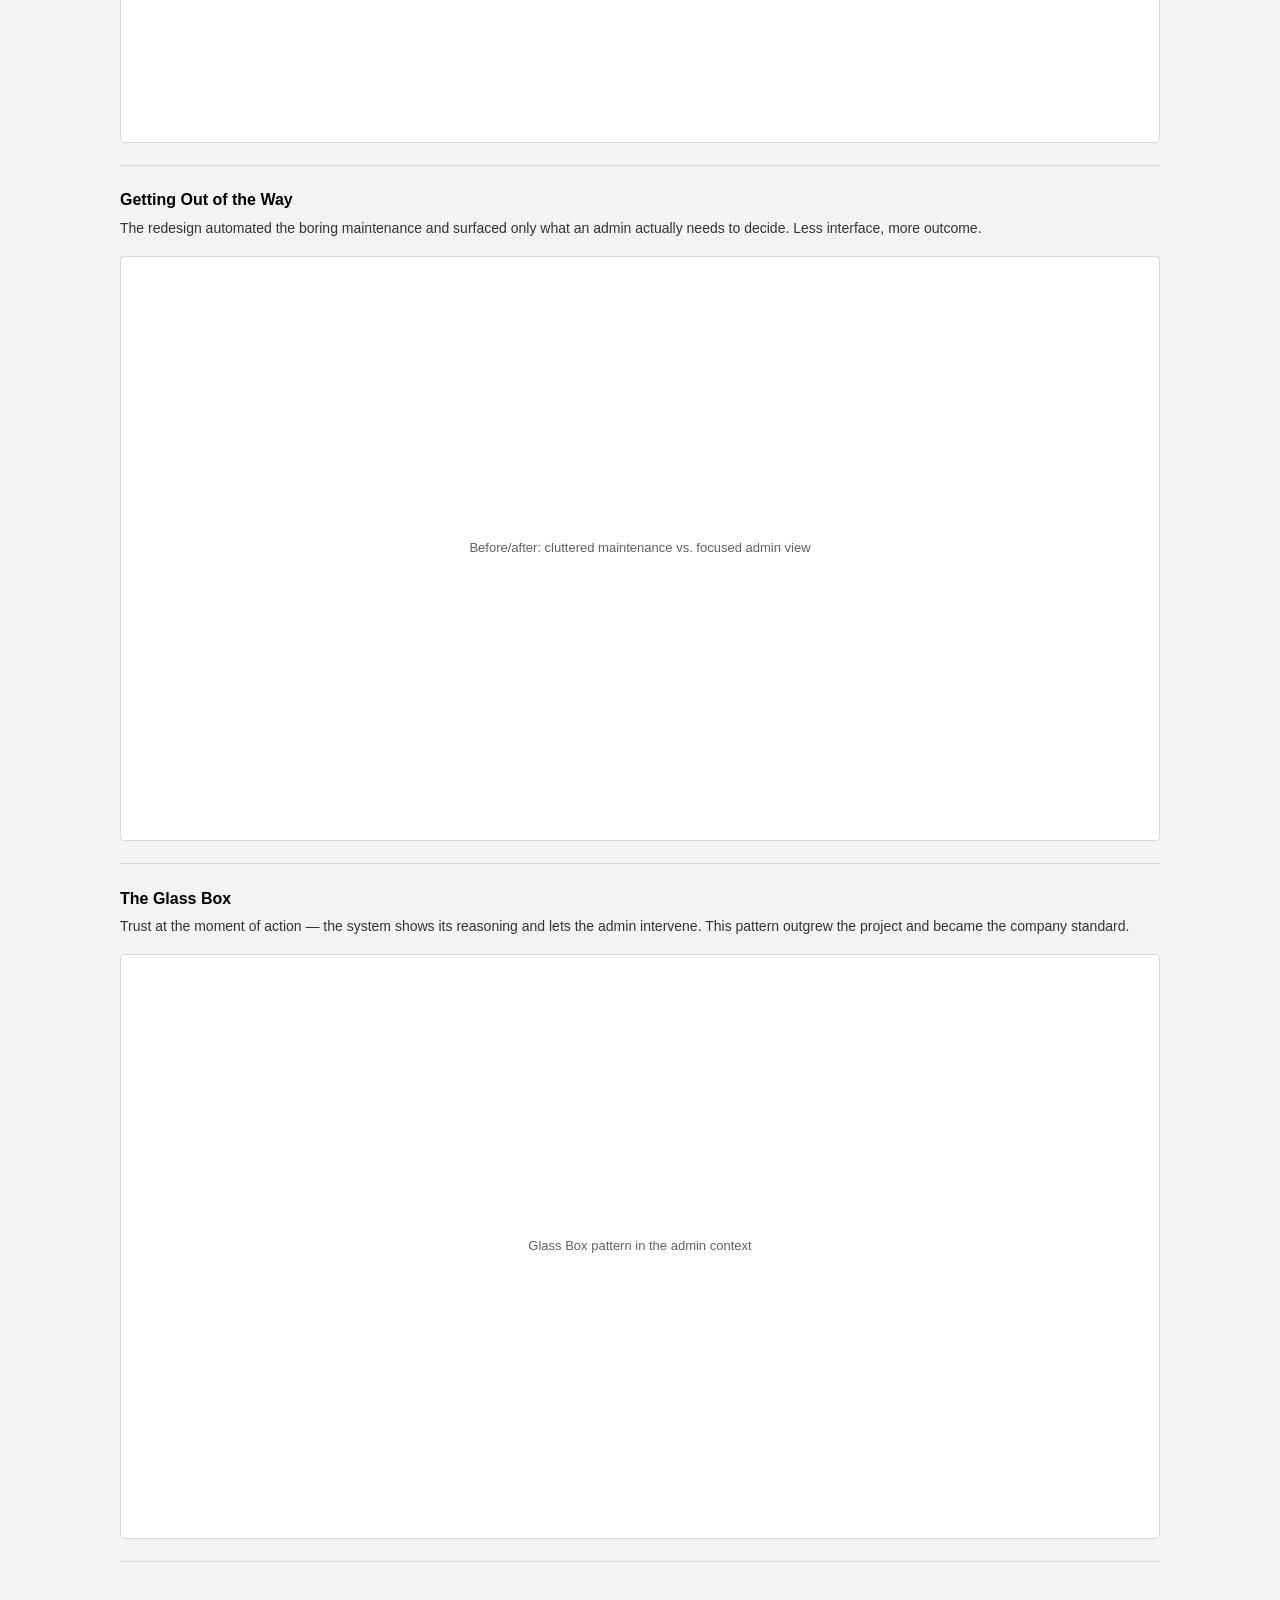
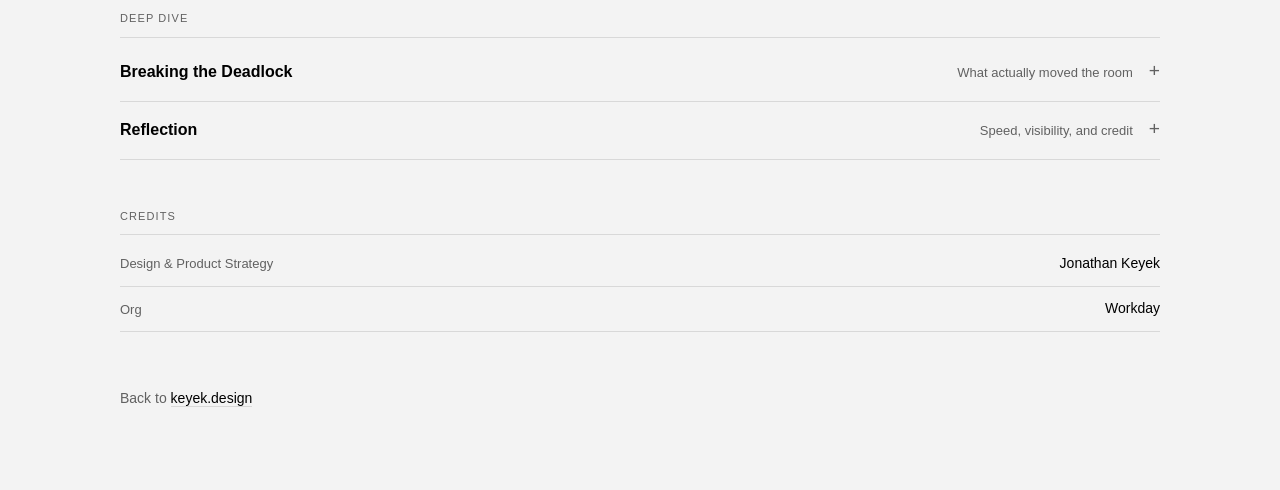
==== commit 6557af86: "Add JK logo favicon, swapping between black/white with the site's dark mode toggle Uses the black-ba" ====
--- a/work/admin.html
+++ b/work/admin.html
@@ -1,6 +1,6 @@
 <!DOCTYPE html>
 <html lang="en"><head><meta charset="UTF-8"/><meta name="viewport" content="width=device-width, initial-scale=1"/>
-<meta name="color-scheme" content="light"/><script>document.documentElement.className+=' js';</script><title>The Maintenance Trap — Jonathan Keyek</title><link rel="stylesheet" href="../style.css"/></head><body>
+<meta name="color-scheme" content="light"/><script>document.documentElement.className+=' js';</script><title>The Maintenance Trap — Jonathan Keyek</title><link rel="stylesheet" href="../style.css"/><link rel="icon" id="favicon" type="image/png" href="../logos/jk-logo-black.png"/><link rel="apple-touch-icon" href="../logos/jk-logo-black.png"/></head><body>
 <a class="skip-link" href="#main-content">Skip to content</a>
 <button id="pause-toggle" data-tooltip="Pause animations" aria-label="Pause animations" aria-pressed="false"><svg class="icon-pause" width="10" height="12" viewBox="0 0 10 12" fill="currentColor" aria-hidden="true"><rect x="0" y="0" width="3.5" height="12" rx="1"/><rect x="5.5" y="0" width="3.5" height="12" rx="1"/></svg><svg class="icon-play" width="10" height="12" viewBox="0 0 10 12" fill="currentColor" aria-hidden="true"><path d="M0 0 L10 6 L0 12 Z"/></svg></button>
 <button id="theme-toggle" data-tooltip="Switch to dark mode" aria-label="Switch to dark mode" aria-pressed="false"></button>
--- a/style.css
+++ b/style.css
@@ -3,23 +3,38 @@
   color-scheme: light;
   --bg: #f3f3f3;
   --ink: #000000;
+  --ink-soft: #333333;
   --muted: #616161;
   --rule: #d8d8d8;
   --link-ul: #d8d8d8;
   --card: #ffffff;
-  --green: #1f7a4d;  /* revenue generated */
-  --blue:  #2563a8;  /* capability built / 0→1 */
-  --red:   #b5482f;  /* money saved by killing early */
-  --maxw: 1000px;
-  --maxw-wide: 1000px;
+  --green: #1f7a4d;  /* revenue generated — 4.79:1 on --bg */
+  --blue:  #2563a8;  /* capability built / 0→1 — 5.52:1 on --bg */
+  --red:   #b5482f;  /* money saved by killing early — 4.81:1 on --bg */
+  --agents: #9837F6; /* case accent — 4.5:1 on --bg */
+  --admin:  #0362FF; /* case accent — 4.5:1 on --bg */
+  --design: #008212; /* case accent — 4.51:1 on --bg */
+  --maxw: 1120px;
+  --maxw-wide: 1120px;
+
+  /* Type scale — every font-size in the site resolves to one of these */
+  --text-2xs: .6875rem;  /* 11px — eyebrow labels, tags */
+  --text-xs:  .8125rem;  /* 13px — small supporting text */
+  --text-sm:  .875rem;   /* 14px — secondary body */
+  --text-base: .9375rem; /* 15px — running body copy */
+  --text-md:  1rem;      /* 16px — titles, emphasized labels */
+  --text-lg:  1.0625rem; /* 17px — card titles */
+  --text-xl:  1.1875rem; /* 19px — pull quotes */
+  --text-display: clamp(1.7rem, 6vw, 2.1rem); /* h1 / page title */
+  --text-hero: clamp(2.2rem, 9vw, 3rem);      /* anchor metric numbers */
 }
 * { box-sizing: border-box; margin: 0; padding: 0; }
-html { -webkit-font-smoothing: antialiased; text-rendering: optimizeLegibility; background: #f3f3f3; color: #000; }
+html { -webkit-font-smoothing: antialiased; text-rendering: optimizeLegibility; background: var(--bg); color: var(--ink); }
 body {
-  background: #f3f3f3 !important;
-  color: #000 !important;
+  background: transparent !important;
+  color: var(--ink) !important;
   font-family: -apple-system, "SF Pro Text", "SF Pro Display", BlinkMacSystemFont, "Helvetica Neue", Helvetica, Arial, sans-serif;
-  font-size: 15px;
+  font-size: var(--text-base);
   line-height: 1.55;
   padding: 0;
 }
@@ -28,11 +43,11 @@
   display: flex;
   flex-direction: column;
 }
-.wrap { max-width: 1000px; margin: 0 auto; }
-.wrap-wide { max-width: 1000px; margin: 0 auto; }
+.wrap { max-width: 1120px; margin: 0 auto; }
+.wrap-wide { max-width: 1120px; margin: 0 auto; }
 
 a {
-  color: #000 !important;
+  color: var(--ink) !important;
   text-decoration: none;
   background-image: linear-gradient(currentColor, currentColor), linear-gradient(var(--link-ul), var(--link-ul));
   background-size: 0% 1px, 100% 1px;
@@ -45,12 +60,12 @@
 a.plain { background: none; padding-bottom: 0; transition: opacity .15s; }
 a.plain:hover { opacity: .5; }
 
-h1 { font-size: clamp(1.7rem, 6vw, 2.1rem); font-weight: 600; letter-spacing: -0.025em; line-height: 1.1; }
-.role { color: var(--muted) !important; font-size: .95rem; margin-top: .3rem; margin-bottom: 2rem; }
+h1 { font-size: clamp(3.4rem, 12vw, 4.2rem); font-weight: 700; letter-spacing: -0.025em; line-height: 1.1; }
+.role { color: var(--muted) !important; font-size: var(--text-base); margin-top: .3rem; margin-bottom: 2rem; padding-top: 8px; }
 
 section { margin-top: 3rem; }
 h2 {
-  font-size: .72rem; font-weight: 500; letter-spacing: .1em; text-transform: uppercase;
+  font-size: var(--text-2xs); font-weight: 500; letter-spacing: .1em; text-transform: uppercase;
   color: var(--muted) !important; padding-bottom: .6rem; margin-bottom: 0; border-bottom: 1px solid var(--rule);
 }
 
@@ -63,9 +78,9 @@
 .contact-icon-dark { display: none; }
 html.dark .contact-icon-light { display: none; }
 html.dark .contact-icon-dark { display: block; }
-.row-right { flex-shrink: 0; color: var(--muted) !important; font-size: .85rem; white-space: nowrap; }
-.item-title { font-weight: 500; font-size: .975rem; color: #000 !important; }
-.item-sub { color: var(--muted) !important; font-size: .875rem; display: block; margin-top: .1rem; }
+.row-right { flex-shrink: 0; color: var(--muted) !important; font-size: var(--text-xs); white-space: nowrap; }
+.item-title { font-weight: 500; font-size: var(--text-md); color: var(--ink) !important; }
+.item-sub { color: var(--muted) !important; font-size: var(--text-sm); display: block; margin-top: .1rem; }
 .row.linked .row-left .item-title {
   background-image: linear-gradient(currentColor, currentColor);
   background-size: 0% 1.5px;
@@ -85,7 +100,7 @@
 
 /* Stack chips */
 .stack { display: flex; flex-wrap: wrap; gap: .4rem; padding-top: .85rem; }
-.chip { font-size: .82rem; padding: .2rem .6rem; border: 1px solid var(--rule); border-radius: 100px; color: #000 !important; background: #f3f3f3; }
+.chip { font-size: var(--text-xs); padding: .2rem .6rem; border: 1px solid var(--rule); border-radius: 100px; color: var(--ink) !important; background: #f3f3f3; }
 
 /* Stack logos with real images */
 .logos { display: flex; flex-wrap: wrap; gap: 1rem; padding-top: 1rem; align-items: center; }
@@ -97,82 +112,122 @@
 }
 .logo:hover .logo-img { transform: translateY(-2px); border-color: #bbb; }
 
-.intro p { font-size: 15px; line-height: 1.6; margin-bottom: 1rem; max-width: none; color: #000 !important; }
+.intro p { font-size: var(--text-base); line-height: 1.6; margin-bottom: 1rem; max-width: none; color: var(--ink) !important; }
 .intro p:last-child { margin-bottom: 0; }
-
-footer { margin-top: 3.5rem; color: var(--muted) !important; font-size: .875rem; }
+.intro-em { color: var(--ink) !important; font-weight: 600; }
+html.dark .intro-em { color: #fff !important; }
+
+footer { margin-top: 3.5rem; color: var(--muted) !important; font-size: var(--text-sm); }
 
 /* Avatar */
 .avatar { width: 80px; height: 80px; display: block; margin-bottom: 1.6rem; }
 
 /* ===== Case study page — same restrained type as home ===== */
 .cs-back {
-  font-size: .85rem; color: var(--muted) !important; display: inline-block; margin-bottom: 3rem;
+  font-size: var(--text-xs); color: var(--muted) !important; display: inline-block; align-self: flex-start; margin-bottom: 3rem;
   background-image: linear-gradient(currentColor, currentColor);
   background-size: 0% 1px;
   background-position: left bottom;
   background-repeat: no-repeat;
   padding-bottom: 1px;
-  transition: background-size .35s cubic-bezier(0.4, 0, 0.2, 1);
-}
-.cs-back:hover { background-size: 100% 1px; }
-.cs-tag { font-size: .72rem; letter-spacing: .1em; text-transform: uppercase; color: #616161; margin-bottom: .9rem; }
-.cs-title { font-size: clamp(1.7rem, 6vw, 2.1rem); font-weight: 600; letter-spacing: -0.025em; line-height: 1.1; max-width: 18ch; }
+  transition: background-size .35s cubic-bezier(0.4, 0, 0.2, 1), color .35s cubic-bezier(0.4, 0, 0.2, 1);
+}
+.cs-back:hover { background-size: 100% 1px; color: var(--ink) !important; }
+footer .cs-back { margin-bottom: 0; }
+.cs-tag { font-size: var(--text-2xs); letter-spacing: .1em; text-transform: uppercase; color: var(--muted); margin-bottom: .9rem; }
+.cs-title { font-size: var(--text-display); font-weight: 600; letter-spacing: -0.025em; line-height: 1.1; }
 .cs-specs { display: flex; flex-wrap: wrap; gap: 1.6rem 2.5rem; margin-top: 1.6rem; padding-bottom: 1.6rem; }
-.cs-hero {
-  display: block;
+/* Case study hero — 80vw blob container, always in static hover state */
+.cs-hero-wrap {
+  position: relative;
   width: 100vw;
-  max-width: 1920px;
+  aspect-ratio: 16 / 10;
   margin-left: calc(50% - 50vw);
   margin-top: 1.5rem;
-}
-.cs-spec-label { font-size: .68rem; letter-spacing: .08em; text-transform: uppercase; color: #616161; }
-.cs-spec-val { font-size: .9rem; margin-top: .15rem; }
+  overflow: hidden;
+  display: flex;
+  align-items: center;
+  justify-content: center;
+  background: rgba(0, 0, 0, 0.04);
+}
+
+/* Blob always fully visible — no transitions, no rotation animation */
+.cs-hero-wrap .case-thumb-blob-wrap {
+  opacity: 1;
+  transform: scale(1) rotate(0deg);
+  transition: none;
+}
+
+.cs-hero-wrap .case-thumb-blob {
+  animation: none;
+}
+
+/* Image with 40px breathing room top and bottom */
+.cs-hero-wrap .case-thumb-img {
+  max-height: calc(100% - 80px);
+  max-width: min(80vw, 1920px);
+  transform: none !important;
+  filter: drop-shadow(0 4px 8px rgba(0, 0, 0, 0.12))
+          drop-shadow(0 20px 48px rgba(0, 0, 0, 0.24));
+}
+.cs-spec-label { font-size: var(--text-2xs); letter-spacing: .08em; text-transform: uppercase; color: var(--muted); }
+.cs-spec-val { font-size: var(--text-sm); margin-top: .15rem; }
 
 /* Anchor metric — quiet, inline, no card or oversized color number */
 .anchor { padding: 2.2rem 0 1rem; border-top: 1px solid var(--rule); margin-top: .4rem; }
-.anchor-num { font-size: clamp(2.2rem, 9vw, 3rem); font-weight: 600; letter-spacing: -0.03em; line-height: 1; }
+.cs-hero-wrap + .anchor { border-top: none; margin-top: 3rem; }
+.anchor-num { font-size: var(--text-hero); font-weight: 600; letter-spacing: -0.03em; line-height: 1; }
 .anchor-num.green { color: var(--green); }
 .anchor-num.blue { color: var(--blue); }
 .anchor-num.red { color: var(--red); }
-.anchor-label { font-size: .975rem; font-weight: 500; margin-top: .5rem; }
-.anchor-sub { color: var(--muted) !important; font-size: .9rem; margin-top: .3rem; max-width: none; }
+.anchor-num.agents { color: var(--agents); }
+.anchor-num.admin  { color: var(--admin); }
+.anchor-num.design { color: var(--design); }
+.anchor-label { font-size: var(--text-md); font-weight: 500; margin-top: .5rem; }
+.anchor-sub { color: var(--muted) !important; font-size: var(--text-sm); margin-top: .3rem; max-width: none; }
+.metrics { display: grid; grid-template-columns: repeat(3, 1fr); border-bottom: 1px solid var(--rule); }
+.metric-item { padding: 2.2rem 1.5rem 1.5rem 0; }
+.metric-item + .metric-item { padding-left: 1.5rem; border-left: 1px solid var(--rule); }
 
 /* TL;DR — same row rhythm as home, no cards */
 .tldr { margin-top: .4rem; }
 .tldr-row { padding: 1.1rem 0; border-bottom: 1px solid var(--rule); }
-.tldr-label { font-size: .68rem; letter-spacing: .1em; text-transform: uppercase; color: #616161; }
-.tldr-title { font-size: .975rem; font-weight: 600; margin: .25rem 0 .4rem; }
-.tldr-body { font-size: .9rem; color: #333 !important; line-height: 1.55; max-width: none; }
+.tldr-label { font-size: var(--text-2xs); letter-spacing: .1em; text-transform: uppercase; color: var(--muted); }
+.tldr-title { font-size: var(--text-md); font-weight: 600; margin: .25rem 0 .4rem; }
+.tldr-body { font-size: var(--text-sm); color: var(--ink-soft) !important; line-height: 1.55; max-width: none; }
+.tldr-body p + p { margin-top: .7rem; }
+.metric-note { font-size: var(--text-xs); color: var(--muted); line-height: 1.5; margin-top: .8rem; }
 
 /* Image slot — hairline frame, not a striped placeholder block */
 .imgph {
   border: 1px solid var(--rule); border-radius: 4px; aspect-ratio: 16/9;
   display: flex; align-items: center; justify-content: center; text-align: center;
-  color: #616161; font-size: .78rem; padding: 1rem; margin: 1rem 0 0; background: #fff;
+  color: var(--muted); font-size: var(--text-xs); padding: 1rem; margin: 1rem 0 0; background: #fff;
 }
 .feature { padding: 1.4rem 0; border-bottom: 1px solid var(--rule); }
-.feature h3 { font-size: .975rem; font-weight: 600; margin-bottom: .3rem; }
-.feature p { font-size: .9rem; color: #333 !important; line-height: 1.55; max-width: none; }
+.feature h3 { font-size: var(--text-md); font-weight: 600; margin-bottom: .3rem; }
+.feature p { font-size: var(--text-sm); color: var(--ink-soft) !important; line-height: 1.55; max-width: none; }
 
 .deepdive { margin-top: .4rem; }
 details { border-bottom: 1px solid var(--rule); }
 details summary {
-  cursor: pointer; list-style: none; padding: 1rem 0; font-weight: 600; font-size: .975rem;
-  display: flex; justify-content: space-between; align-items: baseline; gap: 1rem;
+  cursor: pointer; list-style: none; padding: 1rem 0; font-weight: 600; font-size: var(--text-md);
+  display: grid; grid-template-columns: 1fr auto auto; align-items: baseline; gap: 1rem;
   transition: color .2s cubic-bezier(0.4, 0, 0.2, 1);
 }
-details summary:hover { color: #000; }
+details summary:hover { color: var(--ink); }
 details summary::-webkit-details-marker { display: none; }
 details summary::after {
-  content: "+"; color: #616161; font-weight: 400; font-size: 1.2rem; line-height: 1; flex-shrink: 0;
+  content: "+"; color: var(--muted); font-weight: 400; font-size: 1.2rem; line-height: 1; flex-shrink: 0;
   display: inline-block;
   transition: transform .35s cubic-bezier(0.4, 0, 0.2, 1), color .2s cubic-bezier(0.4, 0, 0.2, 1);
 }
-details summary:hover::after { color: #000; }
+details summary:hover::after { color: var(--ink); }
 details[open] summary::after { transform: rotate(45deg); }
 details[data-closing] summary::after { transform: rotate(0deg); }
-.dd-sub { font-size: .82rem; color: #616161; font-weight: 400; display: block; margin-top: .2rem; }
+.dd-sub { font-size: var(--text-xs); color: var(--muted); font-weight: 400; transition: opacity .2s; }
+details[open] .dd-sub { opacity: 0; }
+details[data-closing] .dd-sub { opacity: 1; }
 .dd-body {
   display: grid;
   grid-template-rows: 0fr;
@@ -181,23 +236,25 @@
 }
 details[open] .dd-body { grid-template-rows: 1fr; }
 details[data-closing] .dd-body { grid-template-rows: 0fr; }
-.dd-body > div { min-height: 0; padding: 0 0 1.4rem; font-size: .9rem; color: #333 !important; line-height: 1.6; }
-.dd-body h4 { font-size: .9rem; margin: 1rem 0 .3rem; color: #000; font-weight: 600; }
+.dd-body > div { min-height: 0; padding: 0 0 1.4rem; font-size: var(--text-sm); color: var(--ink-soft) !important; line-height: 1.6; }
+.dd-body h4 { font-size: var(--text-sm); margin: 1rem 0 .3rem; color: var(--ink); font-weight: 600; }
 .dd-body p { margin-bottom: .8rem; max-width: none; }
 
 /* Quote — restrained, no green block; a simple ruled pull-quote */
-.quote { padding: 1.6rem 0 .4rem; }
-.quote p { font-size: 1.15rem; line-height: 1.4; color: #000 !important; font-weight: 500; max-width: none; }
-.quote .attr { font-size: .85rem; color: var(--muted) !important; margin-top: .8rem; }
+.quote { border-top: 1px solid var(--rule); padding: 1.6rem 0 1.6rem; margin-top: .4rem; }
+.quote p { font-size: var(--text-xl); line-height: 1.4; color: var(--ink) !important; font-weight: 500; max-width: none; }
+.quote .attr { font-size: var(--text-xs); color: var(--muted) !important; margin-top: .8rem; }
 
 .credits { margin-top: .4rem; }
 .credit-row { display: flex; justify-content: space-between; align-items: baseline; gap: 1.5rem; padding: .7rem 0; border-bottom: 1px solid var(--rule); }
-.credit-label { font-size: .85rem; color: var(--muted) !important; }
-.credit-name { font-size: .9rem; text-align: right; }
+.credit-label { font-size: var(--text-xs); color: var(--muted) !important; }
+.credit-name { font-size: var(--text-sm); text-align: right; }
 
 @media (max-width: 480px) {
   .row { flex-direction: column; gap: .1rem; }
-  .row-right { font-size: .8rem; }
+  .row.contact-row { flex-direction: row; align-items: center; }
+  .row-right { font-size: var(--text-xs); padding-top: 8px; }
+  .row.contact-row .row-right { padding-top: 0; }
   .cs-specs { gap: 1.1rem 1.6rem; }
 }
 
@@ -205,7 +262,6 @@
 @keyframes fadeUp { from { opacity: 0; transform: translateY(14px); filter: blur(8px); } to { opacity: 1; transform: translateY(0); filter: blur(0); } }
 .reveal { opacity: 0; animation: fadeUp 600ms cubic-bezier(0.22,1,0.36,1) forwards; }
 html.js [data-reveal] { opacity: 0; }
- }
 
 /* ===== Thumbnail GIF animations ===== */
 @keyframes th-node-pulse { 0%,100%{opacity:.85} 50%{opacity:.3} }
@@ -242,7 +298,7 @@
   padding: .28rem .55rem;
   background: rgba(0,0,0,.82);
   color: #fff !important;
-  font-size: .7rem;
+  font-size: var(--text-2xs);
   font-family: -apple-system, "SF Pro Text", Helvetica, sans-serif;
   font-weight: 400;
   line-height: 1.4;
@@ -254,6 +310,9 @@
   z-index: 200;
 }
 [data-tooltip]:hover::before { opacity: 1; }
+@media (hover: none) {
+  [data-tooltip]::before { content: none; }
+}
 
 /* ===== Pause toggle button ===== */
 #pause-toggle {
@@ -263,16 +322,67 @@
   width: 20px; height: 20px;
   background: none; border: none; cursor: pointer; padding: 0;
   display: flex; align-items: center; justify-content: center;
-  color: #616161;
+  color: var(--muted);
   transition: color .15s;
   z-index: 100;
 }
-#pause-toggle:hover { color: #333; }
+#pause-toggle:hover { color: var(--ink-soft); }
 #pause-toggle .icon-play  { display: none; }
 html.paused #pause-toggle .icon-pause { display: none; }
 html.paused #pause-toggle .icon-play  { display: block; }
 
 /* ===== Case study cards — full-width thumb, text below ===== */
+/* What I'm Working On */
+.wip-list { display: flex; flex-direction: column; gap: 1.5rem; margin-top: 1.5rem; }
+.wip-item { display: flex; gap: 1.5rem; align-items: stretch; }
+.wip-thumb {
+  flex-shrink: 0;
+  border-radius: 14px; background: rgba(0,0,0,0.04); padding: 12px; box-sizing: border-box;
+  display: inline-flex;
+}
+.wip-thumb img {
+  display: block; height: 200px; width: auto; max-width: 100%;
+  border-radius: 4px;
+}
+.wip-content {
+  flex: 1; min-width: 0; display: flex; flex-direction: column; justify-content: space-between; gap: 1.5rem;
+  padding-top: 16px; padding-bottom: 16px;
+  color: inherit; text-decoration: none; background-image: none;
+}
+.wip-title-row { display: flex; flex-direction: column; align-items: flex-start; gap: .75rem; }
+.wip-title { font-size: var(--text-xl); font-weight: 600; line-height: 1; }
+.wip-title-link {
+  display: inline-flex; align-items: center; line-height: 1;
+  color: var(--ink) !important; text-decoration: none;
+  background-image: linear-gradient(currentColor, currentColor);
+  background-size: 0% 1.5px;
+  background-position: left bottom;
+  background-repeat: no-repeat;
+  padding-bottom: 2px;
+  transition: background-size .35s cubic-bezier(0.4, 0, 0.2, 1);
+}
+.wip-content:hover .wip-title-link { background-size: 100% 1.5px; }
+.ext-link-icon {
+  width: 16px; height: 16px; flex: none; color: currentColor; margin-left: 8px;
+  opacity: 0; transform: translateX(-5px);
+  transition: opacity .2s cubic-bezier(0.4, 0, 0.2, 1), transform .2s cubic-bezier(0.4, 0, 0.2, 1);
+}
+.wip-content:hover .ext-link-icon { opacity: 1; transform: translateX(0); }
+.wip-apps { display: flex; align-items: center; gap: .4rem; }
+.wip-app-badge {
+  width: 32px; height: 32px; border: none; border-radius: 8px;
+  background: rgba(0,0,0,0.04); padding: 4px; box-sizing: border-box; object-fit: contain;
+}
+html.dark .wip-app-badge { background: rgba(255, 255, 255, 0.08); }
+.wip-body { color: var(--muted) !important; font-size: var(--text-sm); }
+.btn-primary { display: inline-flex; align-items: center; background: var(--ink); color: #fff !important; border: none; border-radius: 100px; padding: .65rem 1.5rem; font-size: var(--text-sm); font-weight: 500; font-family: inherit; cursor: pointer; margin-top: 2rem; transition: background .2s, transform .1s; text-decoration: none; background-image: none; }
+.btn-primary:hover { background: var(--ink-soft) !important; background-image: none !important; }
+.btn-primary:active { transform: scale(0.97); }
+.btn-tertiary { background: none; border: none; color: var(--ink); font-family: inherit; font-size: var(--text-md); font-weight: 500; cursor: pointer; padding: 0 0 1px; display: inline-block; margin-top: 1.25rem; align-self: flex-start; background-image: linear-gradient(currentColor, currentColor); background-size: 0% 1.5px; background-position: left bottom; background-repeat: no-repeat; transition: background-size .35s cubic-bezier(0.4, 0, 0.2, 1); }
+.btn-tertiary::after { content: "→"; margin-left: 8px; display: inline-block; opacity: 0; transform: translateX(-5px); transition: opacity .2s cubic-bezier(0.4, 0, 0.2, 1), transform .2s cubic-bezier(0.4, 0, 0.2, 1); }
+.btn-tertiary:hover { background-size: 100% 1.5px; }
+.btn-tertiary:hover::after { opacity: 1; transform: translateX(0); }
+
 .cases { display: flex; flex-direction: column; gap: 2rem; padding-top: 1.5rem; }
 a.case-link { background: none; padding-bottom: 0; display: block; }
 a.case-link:hover { opacity: 1; }
@@ -281,14 +391,109 @@
   flex-direction: column;
   border-radius: 16px;
 }
-.case-thumb {
-  width: 100%; aspect-ratio: 16/9;
-  border-radius: 16px; display: block; overflow: hidden;
+/* 16:10 thumbnail container */
+.case-thumb-wrap {
+  position: relative;
+  width: 100%;
+  aspect-ratio: 16 / 10;
+  background: rgba(0, 0, 0, 0.04);
+  border-radius: 16px;
+  overflow: hidden;
+  display: flex;
+  align-items: center;
+  justify-content: center;
+}
+
+/* Blob wrapper — rotation baked into the entrance/exit transition: spins in, stays still, spins out */
+.case-thumb-blob-wrap {
+  position: absolute;
+  inset: 0;
+  opacity: 0;
+  transform: scale(0.2) rotate(-40deg);
+  transform-origin: center;
+  transition: opacity 0.55s cubic-bezier(0.22, 1, 0.36, 1),
+              transform 0.7s cubic-bezier(0.22, 1, 0.36, 1);
+  pointer-events: none;
+  z-index: 0;
+}
+
+a.case-link:hover .case-thumb-blob-wrap {
+  opacity: 1;
+  transform: scale(1) rotate(0deg);
+}
+
+/* Blob shape — unique organic shape per case; flex-rotates while hovered */
+.case-thumb-blob {
+  position: absolute;
+  inset: -32%;
+  filter: blur(52px);
+  animation: blob-flex 18s linear infinite;
+  animation-play-state: paused;
+}
+
+a.case-link:hover .case-thumb-blob {
+  animation-play-state: running;
+}
+
+@keyframes blob-flex {
+  0%   { transform: rotate(0deg)   scale(1);    }
+  25%  { transform: rotate(90deg)  scale(1.04); }
+  50%  { transform: rotate(180deg) scale(0.97); }
+  75%  { transform: rotate(270deg) scale(1.04); }
+  100% { transform: rotate(360deg) scale(1);    }
+}
+
+/* Agents — purple, elongated and lopsided, heavy top-left + deep violet bottom-right */
+.case-thumb-agents .case-thumb-blob {
+  border-radius: 72% 28% 44% 56% / 30% 58% 42% 70%;
+  background:
+    radial-gradient(ellipse at 20% 32%, rgba(216, 180, 254, 0.98) 0%, transparent 50%),
+    radial-gradient(ellipse at 78% 72%, rgba(109, 40, 217, 0.92) 0%, transparent 48%),
+    radial-gradient(ellipse at 52% 50%, rgba(192, 132, 252, 0.6) 0%, transparent 72%);
+}
+
+/* Admin — blue, wide and flat, cool highlight top-right + deep navy bottom-left */
+.case-thumb-admin .case-thumb-blob {
+  border-radius: 44% 56% 68% 32% / 64% 36% 58% 42%;
+  background:
+    radial-gradient(ellipse at 78% 28%, rgba(147, 197, 253, 0.98) 0%, transparent 50%),
+    radial-gradient(ellipse at 22% 74%, rgba(29, 78, 216, 0.92) 0%, transparent 50%),
+    radial-gradient(ellipse at 52% 50%, rgba(59, 130, 246, 0.58) 0%, transparent 68%);
+}
+
+/* Design System — green, chunky bottom-right + deep forest top-left */
+.case-thumb-design .case-thumb-blob {
+  border-radius: 30% 70% 36% 64% / 56% 44% 68% 32%;
+  background:
+    radial-gradient(ellipse at 68% 74%, rgba(187, 247, 208, 0.98) 0%, transparent 50%),
+    radial-gradient(ellipse at 26% 26%, rgba(21, 128, 61, 0.94) 0%, transparent 48%),
+    radial-gradient(ellipse at 50% 52%, rgba(74, 222, 128, 0.65) 0%, transparent 70%);
+}
+
+/* Mock image — centered, 32px padding all sides, scales up on hover */
+.case-thumb-img {
+  position: relative;
+  z-index: 1;
+  max-width: calc(100% - 64px);
+  max-height: calc(100% - 64px);
+  width: auto;
+  height: auto;
+  display: block;
+  filter: drop-shadow(0 2px 4px rgba(0, 0, 0, 0.06))
+          drop-shadow(0 8px 24px rgba(0, 0, 0, 0.09));
+  transition: transform 0.5s cubic-bezier(0.22, 1, 0.36, 1),
+              filter 0.55s cubic-bezier(0.22, 1, 0.36, 1);
+}
+
+a.case-link:hover .case-thumb-img {
+  transform: scale(1.02);
+  filter: drop-shadow(0 4px 8px rgba(0, 0, 0, 0.12))
+          drop-shadow(0 20px 48px rgba(0, 0, 0, 0.24));
 }
 .case-content { min-width: 0; padding: .85rem .25rem .25rem; text-align: left; }
 .case-title {
-  font-weight: 600; font-size: 1.05rem; letter-spacing: -.01em;
-  color: #000 !important; line-height: 1.25; display: block;
+  font-weight: 600; font-size: var(--text-lg); letter-spacing: -.01em;
+  color: var(--ink) !important; line-height: 1.25; display: block;
 }
 .case-title-inner {
   display: inline;
@@ -306,13 +511,17 @@
   transition: opacity .2s cubic-bezier(0.4, 0, 0.2, 1), transform .2s cubic-bezier(0.4, 0, 0.2, 1);
 }
 a.case-link:hover .case-arrow { opacity: 1; transform: translateX(0); }
-.case-sub { color: var(--muted) !important; font-size: .9rem; margin-top: .4rem; transition: color .2s; }
-.case-meta { display: flex; align-items: center; gap: .5rem; margin-top: .9rem; font-size: .8rem; color: var(--muted) !important; transition: color .2s; }
-a.case-link:hover .case-sub { color: #000 !important; }
-a.case-link:hover .case-meta { color: #000 !important; }
+.case-sub { color: var(--muted) !important; font-size: var(--text-sm); margin-top: .4rem; transition: color .2s; }
+.case-meta { display: flex; align-items: center; gap: .5rem; margin-top: .9rem; font-size: var(--text-xs); color: var(--muted) !important; transition: color .2s; }
+a.case-link:hover .case-sub { color: var(--ink) !important; }
+a.case-link:hover .case-meta { color: var(--ink) !important; }
 
 @media (max-width: 600px) {
-  .case-thumb { aspect-ratio: 16/9; }
+  .case-thumb-wrap { aspect-ratio: 16/10; }
+  .wip-item { flex-direction: column; align-items: stretch; }
+  .wip-content { order: 1; padding-top: 0; }
+  .wip-thumb { order: 2; width: 100%; }
+  .wip-thumb img { height: auto; width: 100%; }
 }
 
 /* ===== Show more / less collapsible ===== */
@@ -327,7 +536,7 @@
   align-self: flex-start;
   margin-top: 1.3rem;
   font-family: inherit;
-  font-size: .85rem;
+  font-size: var(--text-xs);
   font-weight: 500;
   color: var(--muted) !important;
   background: none;
@@ -337,21 +546,29 @@
   cursor: pointer;
   transition: border-color .15s, color .15s;
 }
-.more-btn:hover { border-color: #bbb; color: #000 !important; }
+.more-btn:hover { border-color: #bbb; color: var(--ink) !important; }
 .press-tag {
-  font-size: .62rem; font-weight: 600; letter-spacing: .06em; text-transform: uppercase;
+  font-size: var(--text-2xs); font-weight: 600; letter-spacing: .06em; text-transform: uppercase;
   color: var(--muted) !important; border: 1px solid var(--rule); border-radius: 100px;
   padding: .04rem .42rem; margin-left: .45rem; vertical-align: middle; white-space: nowrap;
 }
 
 /* ===== Dark mode ===== */
 html.dark {
+  --ink: #e8e8e8;
+  --ink-soft: #bbbbbb;
   --muted: #888888;
   --link-ul: #333;
+  --green: #248D59;
+  --blue: #317DD2;
+  --red: #CC573C;
+  --agents: #A44EF7;
+  --admin: #2074FF;
+  --design: #009014;
   background: #111 !important;
 }
 html.dark body {
-  background: #111 !important;
+  background: transparent !important;
   color: #e8e8e8 !important;
 }
 html.dark a { color: #e8e8e8 !important; }
@@ -371,9 +588,10 @@
 html.dark #pause-toggle:hover { color: #ccc; }
 html.dark [data-tooltip]::after { background: rgba(232,232,232,.92); color: #111 !important; }
 html.dark .case-title { color: #e8e8e8 !important; }
-html.dark .case-thumb { background: #222; }
-html.dark .more-btn { border-color: #2a2a2a; color: #888 !important; }
-html.dark .more-btn:hover { border-color: #3a3a3a; color: #e8e8e8 !important; }
+html.dark .case-thumb-wrap { background: rgba(255, 255, 255, 0.04); }
+html.dark .wip-thumb { background: rgba(255, 255, 255, 0.08); }
+html.dark .more-btn { border-color: #3a3a3a; color: #a8a8a8 !important; }
+html.dark .more-btn:hover { border-color: #4a4a4a; color: #e8e8e8 !important; }
 html.dark .press-tag { border-color: #2a2a2a; color: #888 !important; }
 html.dark details summary { color: #e8e8e8; }
 html.dark details summary:hover { color: #fff; }
@@ -390,11 +608,19 @@
 html.dark .cs-spec-label, html.dark .tldr-label, html.dark .dd-sub { color: #666; }
 html.dark .cs-tag { color: #888; }
 
-/* Toggle button */
-#theme-toggle {
+/* Theme toggle */
+.theme-toggle-row {
   position: fixed;
   top: clamp(1rem, 4vw, 1.8rem);
   right: clamp(1rem, 4vw, 1.8rem);
+  z-index: 100;
+  display: flex;
+  align-items: center;
+  gap: .55rem;
+}
+.toggle-icon { width: 20px; height: 20px; flex: none; color: var(--ink); }
+html.dark .toggle-icon { color: #e8e8e8; }
+.switch {
   width: 36px; height: 20px;
   background: #d8d8d8;
   border-radius: 100px;
@@ -402,12 +628,16 @@
   cursor: pointer;
   padding: 0;
   transition: background .25s;
-  z-index: 100;
   display: flex; align-items: center;
+  flex: none;
   forced-color-adjust: none;
 }
-html.dark #theme-toggle { background: #444; }
-#theme-toggle::after {
+/* "On" should read as obviously on: dark/solid against light mode's pale
+   track, and a bright accent against dark mode's dim track. */
+.switch[aria-pressed="true"] { background: #000; }
+html.dark .switch { background: #333; }
+html.dark .switch[aria-pressed="true"] { background: #3b82f6; }
+.switch::after {
   content: '';
   width: 14px; height: 14px;
   background: #fff;
@@ -416,10 +646,9 @@
   transition: transform .25s, background .25s;
   box-shadow: 0 1px 3px rgba(0,0,0,.2);
 }
-html.dark #theme-toggle::after {
-  transform: translateX(16px);
-  background: #e8e8e8;
-}
+.switch[aria-pressed="true"]::after { transform: translateX(16px); background: #fff; }
+html.dark .switch::after { background: #999; }
+html.dark .switch[aria-pressed="true"]::after { background: #fff; }
 
 /* ── A11Y: focus styles ── */
 :focus-visible {
@@ -438,11 +667,11 @@
   position: absolute;
   top: -100%;
   left: 1rem;
-  background: #000;
+  background: var(--ink);
   color: #fff !important;
   padding: .5rem 1rem;
   border-radius: 4px;
-  font-size: .85rem;
+  font-size: var(--text-xs);
   font-weight: 600;
   text-decoration: none;
   background-image: none;
@@ -452,6 +681,48 @@
 }
 .skip-link:focus { top: 1rem; }
 html.dark .skip-link { background: #e8e8e8; color: #111 !important; }
+
+/* WIP thumbnail lightbox */
+.wip-thumb { cursor: zoom-in; }
+.lightbox-overlay {
+  position: fixed;
+  inset: 0;
+  background: rgba(0, 0, 0, .82);
+  display: flex;
+  align-items: center;
+  justify-content: center;
+  padding: 4vw;
+  z-index: 10000;
+  opacity: 0;
+  visibility: hidden;
+  transition: opacity .2s ease;
+}
+.lightbox-overlay.open { opacity: 1; visibility: visible; }
+.lightbox-overlay img {
+  max-width: 100%;
+  max-height: 92vh;
+  border-radius: 8px;
+  box-shadow: 0 20px 60px rgba(0,0,0,.5);
+  transform: scale(.96);
+  transition: transform .2s ease;
+}
+.lightbox-overlay.open img { transform: scale(1); }
+.lightbox-close {
+  position: fixed;
+  top: clamp(1rem, 4vw, 1.8rem);
+  right: clamp(1rem, 4vw, 1.8rem);
+  width: 40px;
+  height: 40px;
+  border: none;
+  border-radius: 50%;
+  background: rgba(255,255,255,.12);
+  color: #fff;
+  font-size: 1.4rem;
+  line-height: 1;
+  cursor: pointer;
+  z-index: 10001;
+}
+.lightbox-close:hover { background: rgba(255,255,255,.22); }
 
 /* Respect reduced motion — disable ALL animations */
 @media (prefers-reduced-motion: reduce) {
